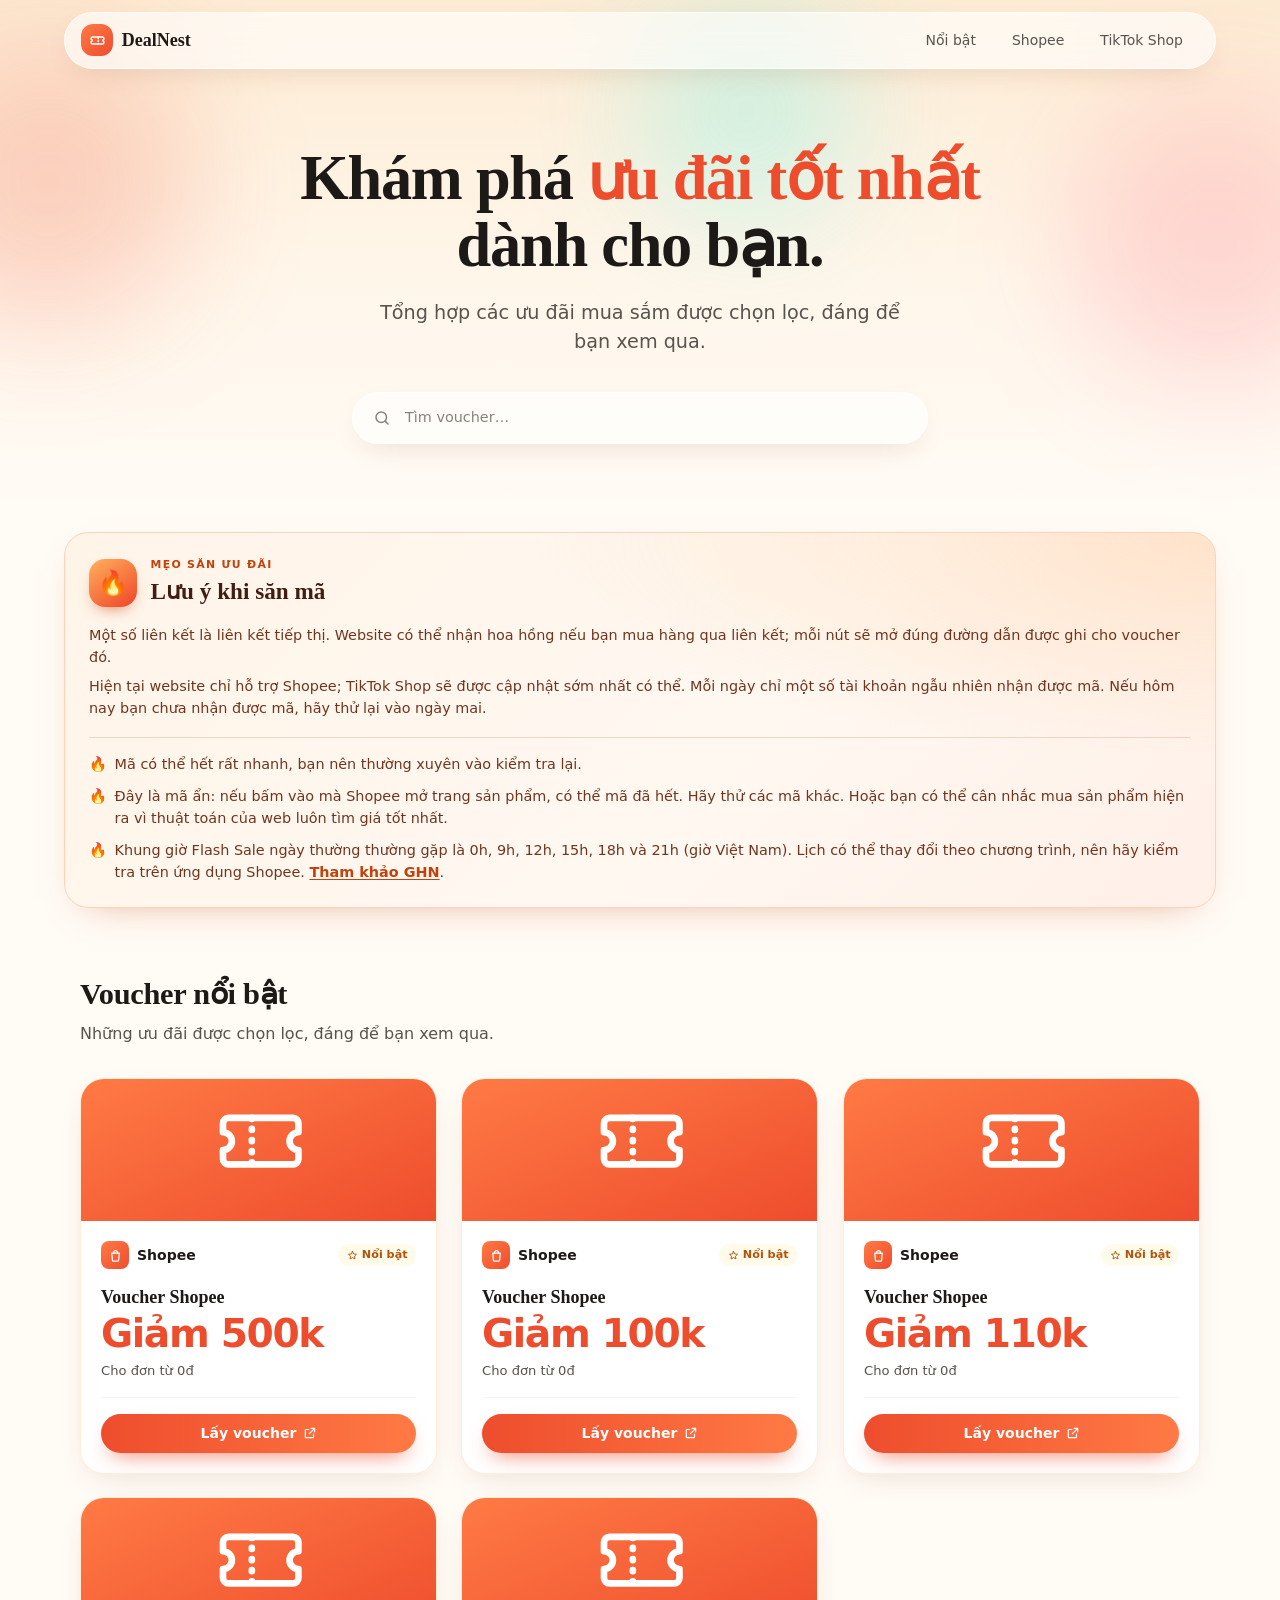
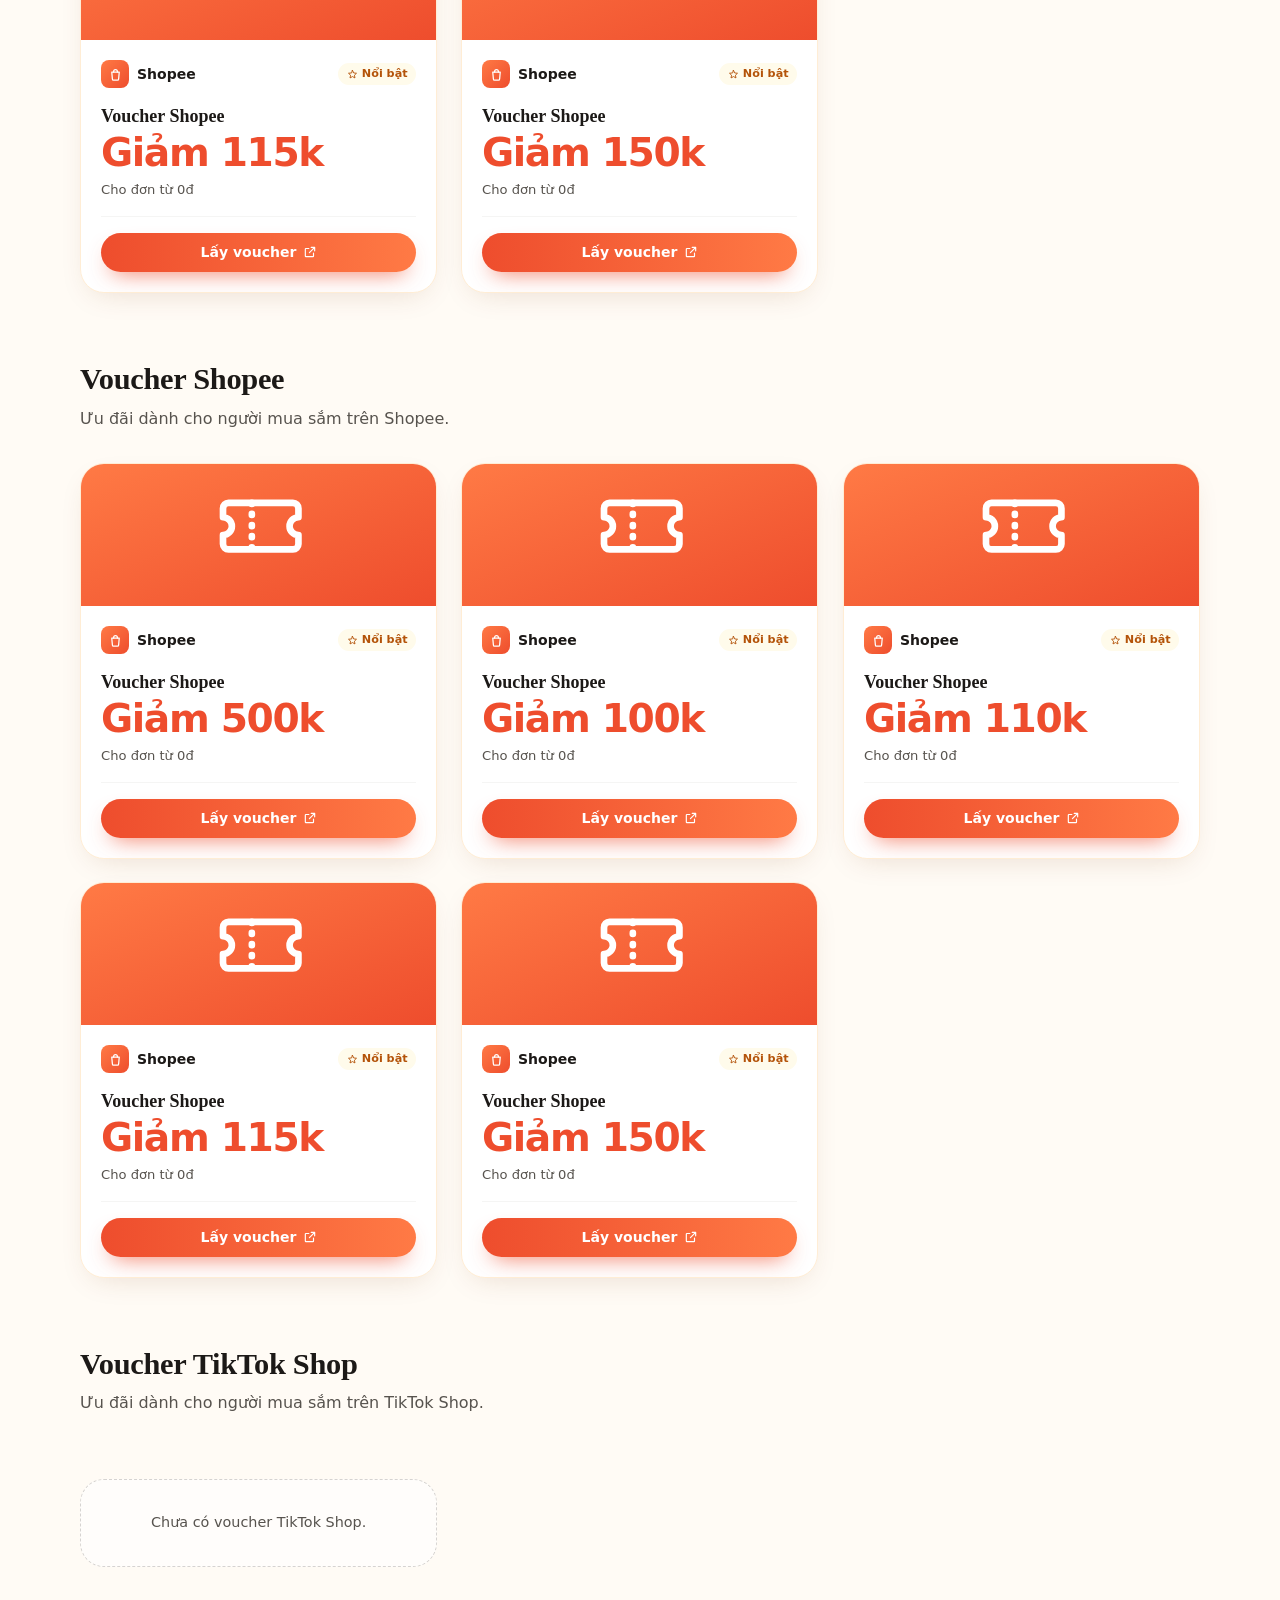
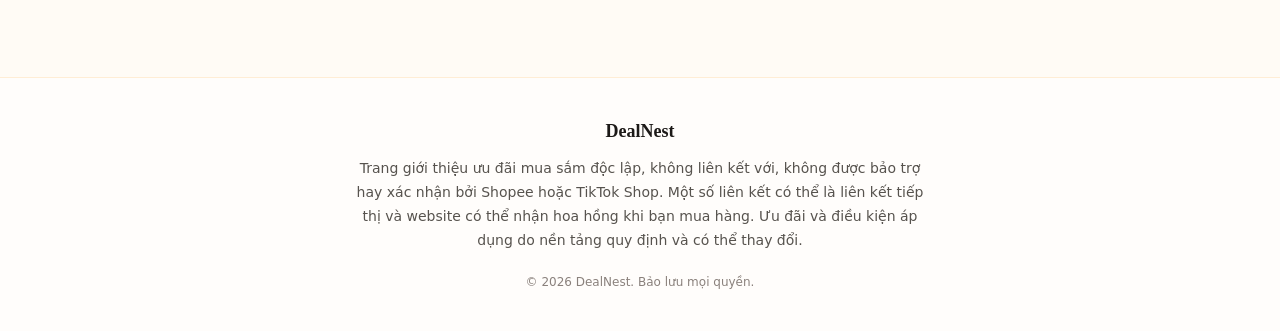
==== index.html @ ec0657a0 "Add files via upload" ====
<!doctype html>
<html lang="vi">
  <head>
    <meta charset="UTF-8" />
    <meta name="viewport" content="width=device-width, initial-scale=1.0" />
    <meta name="theme-color" content="#FFFBF5" />
    <title>DealNest — Khám phá ưu đãi tốt nhất</title>
    <meta
      name="description"
      content="Tổng hợp ưu đãi mua sắm được chọn lọc trên Shopee, đáng để bạn xem qua."
    />
    <meta property="og:type" content="website" />
    <meta property="og:title" content="DealNest — Khám phá ưu đãi tốt nhất" />
    <meta
      property="og:description"
      content="Tổng hợp ưu đãi mua sắm được chọn lọc, đáng để bạn xem qua."
    />
    <link rel="icon" type="image/svg+xml" href="favicon.svg" />
    <link rel="stylesheet" href="style.css" />
  </head>
  <body>
    <a class="skip" href="#main">Chuyển đến nội dung chính</a>

    <header class="nav-wrap">
      <nav class="nav glass" aria-label="Menu chính">
        <a href="#top" class="brand" data-scroll>
          <span class="brand-mark" aria-hidden="true">
            <svg viewBox="0 0 24 24" width="17" height="17" fill="none" stroke="currentColor" stroke-width="2" stroke-linecap="round" stroke-linejoin="round"><path d="M3 9a2 2 0 0 1 2-2h14a2 2 0 0 1 2 2v1.5a1.5 1.5 0 0 0 0 3V15a2 2 0 0 1-2 2H5a2 2 0 0 1-2-2v-1.5a1.5 1.5 0 0 0 0-3z"/><path d="M13 7v10" stroke-dasharray="2 2.5"/></svg>
          </span>
          <span id="brandName">DealNest</span>
        </a>
        <ul class="nav-links" id="navLinks">
          <li><a href="#featured" data-scroll>Nổi bật</a></li>
          <li><a href="#shopee" data-scroll>Shopee</a></li>
          <li><a href="#tiktok" data-scroll>TikTok Shop</a></li>
        </ul>
        <button class="menu-btn" id="menuBtn" type="button" aria-label="Mở menu" aria-expanded="false" aria-controls="navLinks">
          <svg viewBox="0 0 24 24" width="22" height="22" fill="none" stroke="currentColor" stroke-width="2" stroke-linecap="round"><path d="M4 7h16M4 12h16M4 17h16"/></svg>
        </button>
      </nav>
    </header>

    <section class="hero" id="top">
      <span class="blob b1" aria-hidden="true"></span>
      <span class="blob b2" aria-hidden="true"></span>
      <span class="blob b3" aria-hidden="true"></span>
      <div class="hero-inner">
        <h1>Khám phá <span class="accent">ưu đãi tốt nhất</span> dành cho bạn.</h1>
        <p class="sub">Tổng hợp các ưu đãi mua sắm được chọn lọc, đáng để bạn xem qua.</p>
        <form class="search glass" role="search" id="searchForm">
          <svg viewBox="0 0 24 24" width="18" height="18" fill="none" stroke="currentColor" stroke-width="2" stroke-linecap="round" aria-hidden="true"><circle cx="11" cy="11" r="7"/><path d="m20 20-3.5-3.5"/></svg>
          <input id="search" type="search" placeholder="Tìm voucher…" aria-label="Tìm voucher" autocomplete="off" />
          <button type="button" id="clear" class="clear" aria-label="Xóa tìm kiếm" hidden>×</button>
        </form>
      </div>
    </section>

    <main id="main">
      <aside class="tips-notice wrap" aria-labelledby="tips-title">
        <div class="tips-heading">
          <span class="tips-flame" aria-hidden="true">🔥</span>
          <div>
            <p class="tips-kicker">MẸO SĂN ƯU ĐÃI</p>
            <h2 id="tips-title">Lưu ý khi săn mã</h2>
          </div>
        </div>
        <div class="tips-copy">
          <p>
            Một số liên kết là liên kết tiếp thị. Website có thể nhận hoa hồng nếu bạn mua hàng qua
            liên kết; mỗi nút sẽ mở đúng đường dẫn được ghi cho voucher đó.
          </p>
          <p>
            Hiện tại website chỉ hỗ trợ Shopee; TikTok Shop sẽ được cập nhật sớm nhất có thể.
            Mỗi ngày chỉ một số tài khoản ngẫu nhiên nhận được mã. Nếu hôm nay bạn chưa nhận được mã,
            hãy thử lại vào ngày mai.
          </p>
        </div>
        <ul class="tips-list">
          <li>Mã có thể hết rất nhanh, bạn nên thường xuyên vào kiểm tra lại.</li>
          <li>
            Đây là mã ẩn: nếu bấm vào mà Shopee mở trang sản phẩm, có thể mã đã hết.
            Hãy thử các mã khác. Hoặc bạn có thể cân nhắc mua sản phẩm hiện ra vì thuật toán của web luôn tìm giá tốt nhất.
          </li>
          <li>
            Khung giờ Flash Sale ngày thường thường gặp là 0h, 9h, 12h, 15h, 18h và 21h
            (giờ Việt Nam). Lịch có thể thay đổi theo chương trình, nên hãy kiểm tra trên ứng dụng Shopee.
            <a href="https://ghn.vn/blogs/tip-ban-hang/cap-nhat-khung-gio-san-sale-shopee" target="_blank" rel="noopener noreferrer">Tham khảo GHN</a>.
          </li>
        </ul>
      </aside>

      <p id="empty" class="empty wrap" hidden></p>

      <section id="featured" class="section wrap" hidden>
        <div class="reveal"><h2>Voucher nổi bật</h2><p class="muted">Những ưu đãi được chọn lọc, đáng để bạn xem qua.</p></div>
        <div class="grid" id="gridFeatured"></div>
      </section>

      <section id="shopee" class="section wrap">
        <div class="reveal"><h2>Voucher Shopee</h2><p class="muted">Ưu đãi dành cho người mua sắm trên Shopee.</p></div>
        <div class="grid" id="gridShopee"></div>
      </section>

      <section id="tiktok" class="section wrap">
        <div class="reveal"><h2>Voucher TikTok Shop</h2><p class="muted">Ưu đãi dành cho người mua sắm trên TikTok Shop.</p></div>
        <div class="grid" id="gridTiktok"></div>
      </section>
    </main>

    <footer class="footer">
      <div class="wrap">
        <p class="foot-brand" id="footName">DealNest</p>
        <p class="muted small">
          Trang giới thiệu ưu đãi mua sắm độc lập, không liên kết với, không được bảo trợ hay xác nhận bởi Shopee
          hoặc TikTok Shop. Một số liên kết có thể là liên kết tiếp thị và website có thể nhận hoa hồng khi bạn mua hàng.
          Ưu đãi và điều kiện áp dụng do nền tảng quy định và có thể thay đổi.
        </p>
        <p class="tiny" id="year"></p>
      </div>
    </footer>

    <noscript><p style="text-align:center;padding:2rem">Trang này cần bật JavaScript để hiển thị voucher.</p></noscript>
    <script src="vouchers.js"></script>
    <script src="script.js"></script>
  </body>
</html>
---- style.css ----
:root {
  --cream: #fffbf5;
  --cream-100: #fff6ea;
  --cream-200: #fdebd3;
  --ink: #1c1917;
  --ink-soft: #57534e;
  --ink-mute: #8a817c;
  --shopee: #ee4d2d;
  --shopee-light: #ff7a45;
  --tt-black: #0f0f10;
  --tt-cyan: #25f4ee;
  --tt-pink: #fe2c55;
  --shadow: 0 10px 30px -12px rgba(120, 53, 15, 0.18);
  --shadow-lift: 0 24px 50px -18px rgba(120, 53, 15, 0.28);
  --serif: ui-serif, "Iowan Old Style", "Palatino Linotype", Georgia, serif;
  --sans: system-ui, -apple-system, "Segoe UI", Roboto, "Helvetica Neue", Arial, sans-serif;
}

* { box-sizing: border-box; }
html { scroll-behavior: smooth; scroll-padding-top: 5.5rem; }
body {
  margin: 0;
  background: var(--cream);
  color: var(--ink);
  font-family: var(--sans);
  line-height: 1.5;
  -webkit-font-smoothing: antialiased;
}
h1, h2, h3 { font-family: var(--serif); margin: 0; }
a { color: inherit; }
:focus-visible { outline: 2px solid var(--shopee); outline-offset: 2px; }
[hidden] { display: none !important; }

.skip { position: absolute; left: -999px; top: 0; background: #fff; padding: .5rem 1rem; z-index: 100; }
.skip:focus { left: 8px; top: 8px; }
.wrap { max-width: 72rem; margin: 0 auto; padding: 0 1rem; }
.muted { color: var(--ink-soft); margin: .25rem 0 0; }
.small { font-size: .875rem; line-height: 1.7; max-width: 36rem; margin: .75rem auto 0; }
.tiny { font-size: .75rem; color: var(--ink-mute); margin: 1.25rem 0 0; }

.glass {
  background: rgba(255, 255, 255, 0.62);
  border: 1px solid rgba(255, 255, 255, 0.75);
  box-shadow: var(--shadow);
  -webkit-backdrop-filter: blur(18px);
  backdrop-filter: blur(18px);
}

/* ---------- Navbar ---------- */
.nav-wrap { position: fixed; inset: 0 0 auto 0; z-index: 40; padding: .75rem 1rem 0; }
.nav {
  max-width: 72rem; margin: 0 auto; border-radius: 999px;
  display: flex; align-items: center; justify-content: space-between;
  padding: .55rem 1rem; position: relative;
}
.brand { display: flex; align-items: center; gap: .55rem; text-decoration: none; font-family: var(--serif); font-weight: 700; font-size: 1.125rem; }
.brand-mark { display: grid; place-items: center; width: 2rem; height: 2rem; border-radius: .75rem; color: #fff; background: linear-gradient(135deg, var(--shopee-light), var(--shopee)); }
.nav-links { display: flex; gap: .25rem; list-style: none; margin: 0; padding: 0; }
.nav-links a { display: block; padding: .5rem 1rem; border-radius: 999px; text-decoration: none; font-size: .875rem; font-weight: 500; color: var(--ink-soft); transition: background .2s, color .2s; }
.nav-links a:hover { background: #fff; color: var(--ink); }
.menu-btn { display: none; border: 0; background: transparent; width: 2.5rem; height: 2.5rem; border-radius: 50%; cursor: pointer; color: var(--ink); }
.menu-btn:hover { background: #fff; }

@media (max-width: 767px) {
  .menu-btn { display: grid; place-items: center; }
  .nav-links {
    display: none; position: absolute; left: 0; right: 0; top: calc(100% + .5rem);
    flex-direction: column; padding: .5rem; border-radius: 1.5rem;
    background: rgba(255,255,255,.92); border: 1px solid #fff; box-shadow: var(--shadow);
    -webkit-backdrop-filter: blur(18px); backdrop-filter: blur(18px);
  }
  .nav-links.open { display: flex; animation: pop .2s ease; }
  .nav-links a { padding: .8rem 1rem; border-radius: 1rem; }
}
@keyframes pop { from { opacity: 0; transform: translateY(-6px); } to { opacity: 1; transform: none; } }

/* ---------- Hero ---------- */
.hero {
  position: relative; overflow: hidden; text-align: center;
  padding: 9rem 1rem 4rem;
  background: linear-gradient(180deg, var(--cream-200), var(--cream-100) 55%, var(--cream));
}
.hero-inner { position: relative; max-width: 48rem; margin: 0 auto; animation: rise .7s cubic-bezier(.22,1,.36,1) both; }
.hero h1 { font-size: clamp(2.4rem, 7vw, 3.9rem); line-height: 1.08; letter-spacing: -.02em; font-weight: 700; }
.accent { color: var(--shopee); }
.sub { color: var(--ink-soft); font-size: clamp(1rem, 2.4vw, 1.2rem); max-width: 34rem; margin: 1.25rem auto 0; }
.search { display: flex; align-items: center; gap: .75rem; max-width: 36rem; margin: 2.25rem auto 0; padding: .8rem 1.25rem; border-radius: 999px; color: var(--ink-mute); }
.search input { flex: 1; min-width: 0; border: 0; background: transparent; font: inherit; font-size: .9rem; color: var(--ink); outline: none; }
.search input::placeholder { color: var(--ink-mute); }
.clear { border: 0; background: transparent; font-size: 1.4rem; line-height: 1; width: 1.8rem; height: 1.8rem; border-radius: 50%; cursor: pointer; color: var(--ink-mute); }
.clear:hover { background: #fff; color: var(--ink); }
.blob { position: absolute; border-radius: 50%; filter: blur(60px); pointer-events: none; animation: drift 9s ease-in-out infinite; }
.b1 { width: 18rem; height: 18rem; left: -6rem; top: 2.5rem; background: rgba(238,77,45,.2); }
.b2 { width: 18rem; height: 18rem; right: -5rem; top: 6rem; background: rgba(254,44,85,.15); animation-delay: -4s; }
.b3 { width: 14rem; height: 14rem; right: 33%; top: 0; background: rgba(37,244,238,.2); animation-delay: -2s; }
@keyframes drift { 0%,100% { transform: translateY(0); } 50% { transform: translateY(-18px); } }
@keyframes rise { from { opacity: 0; transform: translateY(20px); } to { opacity: 1; transform: none; } }

.tips-notice {
  position: relative;
  overflow: hidden;
  margin-top: 1.5rem;
  padding: 1.5rem;
  border: 1px solid #ffd1b8;
  border-radius: 1.5rem;
  background:
    radial-gradient(ellipse at 100% 0%, rgba(255, 190, 130, .32), transparent 42%),
    linear-gradient(135deg, #fff4e8, #fff8f1 58%, #fff0e8);
  box-shadow: 0 14px 36px -24px rgba(194, 65, 12, .55);
  color: #71351f;
  font-size: .9rem;
}
.tips-heading { display: flex; align-items: center; gap: .85rem; }
.tips-flame {
  display: grid;
  flex: 0 0 3rem;
  place-items: center;
  width: 3rem;
  height: 3rem;
  border-radius: 1rem;
  background: linear-gradient(145deg, #ffb15e, #f04427);
  box-shadow: 0 7px 16px -8px rgba(194, 65, 12, .8);
  font-size: 1.5rem;
}
.tips-kicker { margin: 0 0 .1rem; color: #c2410c; font-size: .68rem; font-weight: 800; letter-spacing: .12em; }
.tips-notice h2 { font-size: 1.45rem; font-weight: 700; color: #431d12; }
.tips-copy { display: grid; gap: .5rem; margin-top: 1rem; }
.tips-copy p { margin: 0; }
.tips-list { display: grid; gap: .65rem; margin: 1.1rem 0 0; padding: 1rem 0 0; border-top: 1px solid rgba(194, 65, 12, .18); list-style: none; }
.tips-list li { position: relative; padding-left: 1.6rem; }
.tips-list li::before { position: absolute; left: 0; content: "🔥"; }
.tips-notice a { color: #c2410c; font-weight: 650; text-underline-offset: 2px; }
@media (max-width: 640px) {
  .tips-notice { padding: 1.15rem; border-radius: 1.25rem; }
  .tips-notice h2 { font-size: 1.25rem; }
}

/* ---------- Sections & grid ---------- */
.section { padding-top: 4rem; }
.section h2 { font-size: 1.9rem; letter-spacing: -.01em; font-weight: 600; }
.grid { display: grid; gap: 1.5rem; margin-top: 2rem; grid-template-columns: 1fr; }
@media (min-width: 640px) { .grid { grid-template-columns: repeat(2, 1fr); } }
@media (min-width: 1024px) { .grid { grid-template-columns: repeat(3, 1fr); } }
.empty { margin-top: 3rem; padding: 2rem; text-align: center; border: 1px dashed #d6d3d1; border-radius: 1.5rem; background: rgba(255,255,255,.6); color: var(--ink-soft); font-size: .9rem; }
.section .empty { margin-top: 2rem; }

.reveal { opacity: 0; transform: translateY(24px); transition: opacity .6s cubic-bezier(.22,1,.36,1), transform .6s cubic-bezier(.22,1,.36,1); }
.reveal.in { opacity: 1; transform: none; }

/* ---------- Voucher card ---------- */
.card-slot { perspective: 900px; }
.card-slot.float .card { animation: bob 6s ease-in-out infinite; }
@keyframes bob { 0%,100% { translate: 0 0; } 50% { translate: 0 -6px; } }
.card {
  display: flex; flex-direction: column; height: 100%; overflow: hidden;
  background: #fff; border: 1px solid #f5f5f4; border-radius: 1.5rem;
  box-shadow: var(--shadow);
  transition: box-shadow .25s, transform .15s ease-out;
  transform-style: preserve-3d; will-change: transform;
}
.card.shopee { border-color: #ffedd5; }
.card:hover { box-shadow: var(--shadow-lift); }
.media { aspect-ratio: 5 / 2; background: #f5f5f4; overflow: hidden; }
.media img { display: block; width: 100%; height: 100%; object-fit: cover; }
.body { display: flex; flex-direction: column; gap: 1rem; flex: 1; padding: 1.25rem; }
.top { display: flex; align-items: center; justify-content: space-between; gap: .5rem; }
.badge { display: inline-flex; align-items: center; gap: .5rem; font-size: .875rem; font-weight: 600; }
.badge i { display: grid; place-items: center; width: 1.75rem; height: 1.75rem; border-radius: .5rem; color: #fff; font-style: normal; }
.shopee .badge i { background: linear-gradient(135deg, var(--shopee-light), var(--shopee)); }
.tiktok .badge i { background: var(--tt-black); box-shadow: -1.5px -1.5px 0 var(--tt-cyan), 1.5px 1.5px 0 var(--tt-pink); }
.tags { display: flex; flex-wrap: wrap; justify-content: flex-end; gap: .35rem; }
.tag.vip { background: linear-gradient(90deg, #7c3aed, #a855f7); color: #fff; }
.tag { display: inline-flex; align-items: center; gap: .25rem; border-radius: 999px; background: #fffbeb; color: #b45309; font-size: .7rem; font-weight: 600; padding: .15rem .55rem; }
.card h3 { font-size: 1.125rem; line-height: 1.35; font-weight: 600; }
.discount { margin: .25rem 0 0; font-size: clamp(2rem, 5vw, 2.45rem); font-weight: 850; letter-spacing: -.035em; line-height: 1.08; }
.shopee .discount { color: var(--shopee); }
.tiktok .discount { color: var(--tt-black); }
.min { margin: .35rem 0 0; font-size: .82rem; color: var(--ink-soft); }
.used { margin-top: auto; }
.used + .foot { margin-top: 0; }
.used-top { display: flex; justify-content: space-between; align-items: baseline; font-size: .75rem; color: var(--ink-soft); margin-bottom: .4rem; }
.used-top small { color: var(--ink-mute); font-size: .7rem; }
.used-top b { color: var(--ink); font-size: .8rem; }
.track { height: .5rem; border-radius: 999px; background: #f5f5f4; overflow: hidden; }
.fill { display: block; height: 100%; width: 0; border-radius: 999px; transition: width 1.2s cubic-bezier(.22,1,.36,1); }
.shopee .fill { background: linear-gradient(90deg, var(--shopee), var(--shopee-light)); }
.tiktok .fill { background: linear-gradient(90deg, var(--tt-cyan), var(--tt-pink)); }
.foot { margin-top: auto; display: flex; align-items: center; justify-content: space-between; gap: .75rem; padding-top: 1rem; border-top: 1px solid #f5f5f4; }
.foot.solo .btn { flex: 1; justify-content: center; }
.exp { display: flex; align-items: center; gap: .4rem; font-size: .75rem; color: var(--ink-soft); margin: 0; }

.btn {
  display: inline-flex; align-items: center; gap: .4rem; border: 0; cursor: pointer;
  padding: .55rem 1.1rem; border-radius: 999px; font: inherit; font-size: .875rem; font-weight: 600;
  text-decoration: none; color: #fff; white-space: nowrap;
  transition: transform .15s, filter .2s, box-shadow .2s;
}
.btn:hover { transform: scale(1.05); }
.btn:active { transform: scale(.96); }
.shopee .btn { background: linear-gradient(90deg, var(--shopee), var(--shopee-light)); box-shadow: 0 10px 22px -10px rgba(238,77,45,.8); }
.shopee .btn:hover { filter: brightness(1.06); }
.tiktok .btn { background: var(--tt-black); box-shadow: 0 10px 22px -10px rgba(15,15,16,.7); }
.tiktok .btn:hover { box-shadow: -2px -2px 0 var(--tt-cyan), 2px 2px 0 var(--tt-pink); }
.btn.off { background: #f5f5f4 !important; color: var(--ink-mute); box-shadow: none !important; cursor: not-allowed; transform: none !important; filter: none !important; }

/* ---------- Footer ---------- */
.footer { margin-top: 6rem; border-top: 1px solid #ffedd5; background: rgba(255,255,255,.6); padding: 2.5rem 0; text-align: center; }
.foot-brand { font-family: var(--serif); font-size: 1.125rem; font-weight: 700; margin: 0; }

@media (prefers-reduced-motion: reduce) {
  html { scroll-behavior: auto; }
  *, *::before, *::after { animation: none !important; transition: none !important; }
  .reveal { opacity: 1; transform: none; }
}
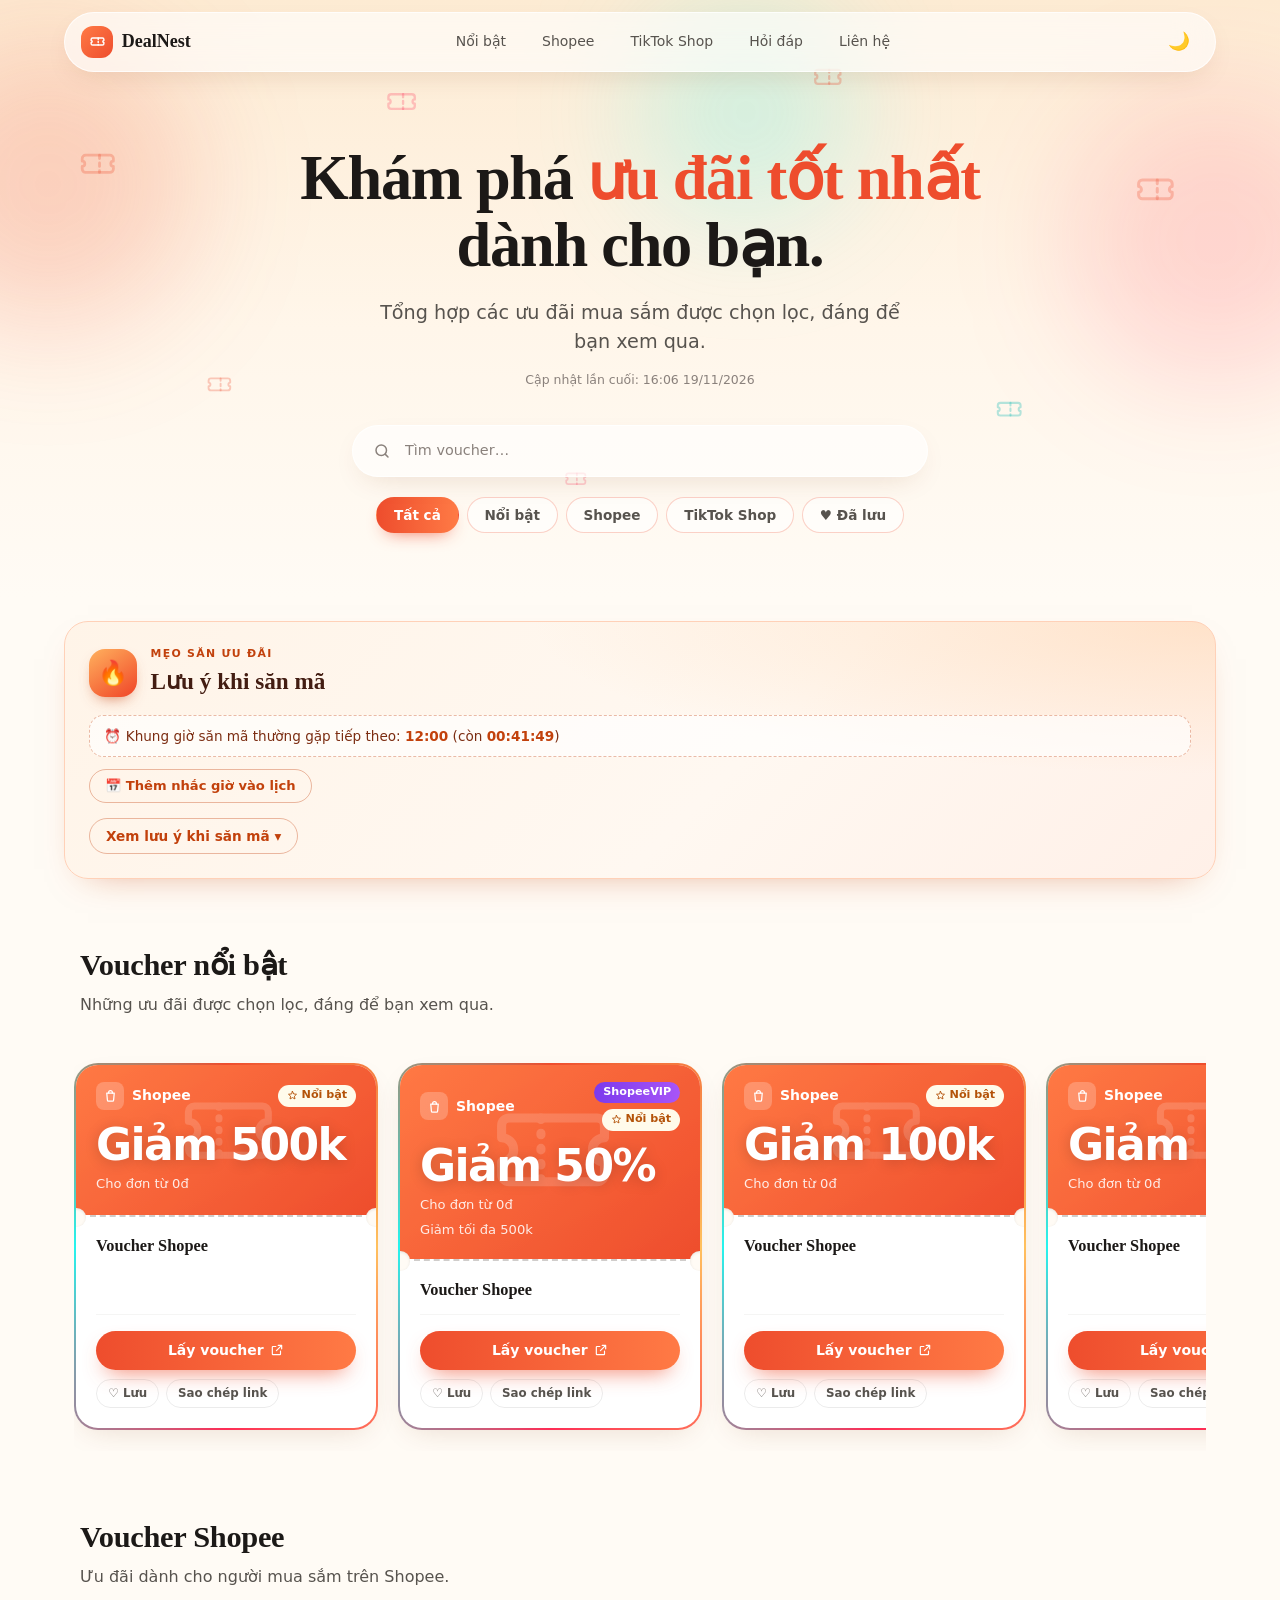
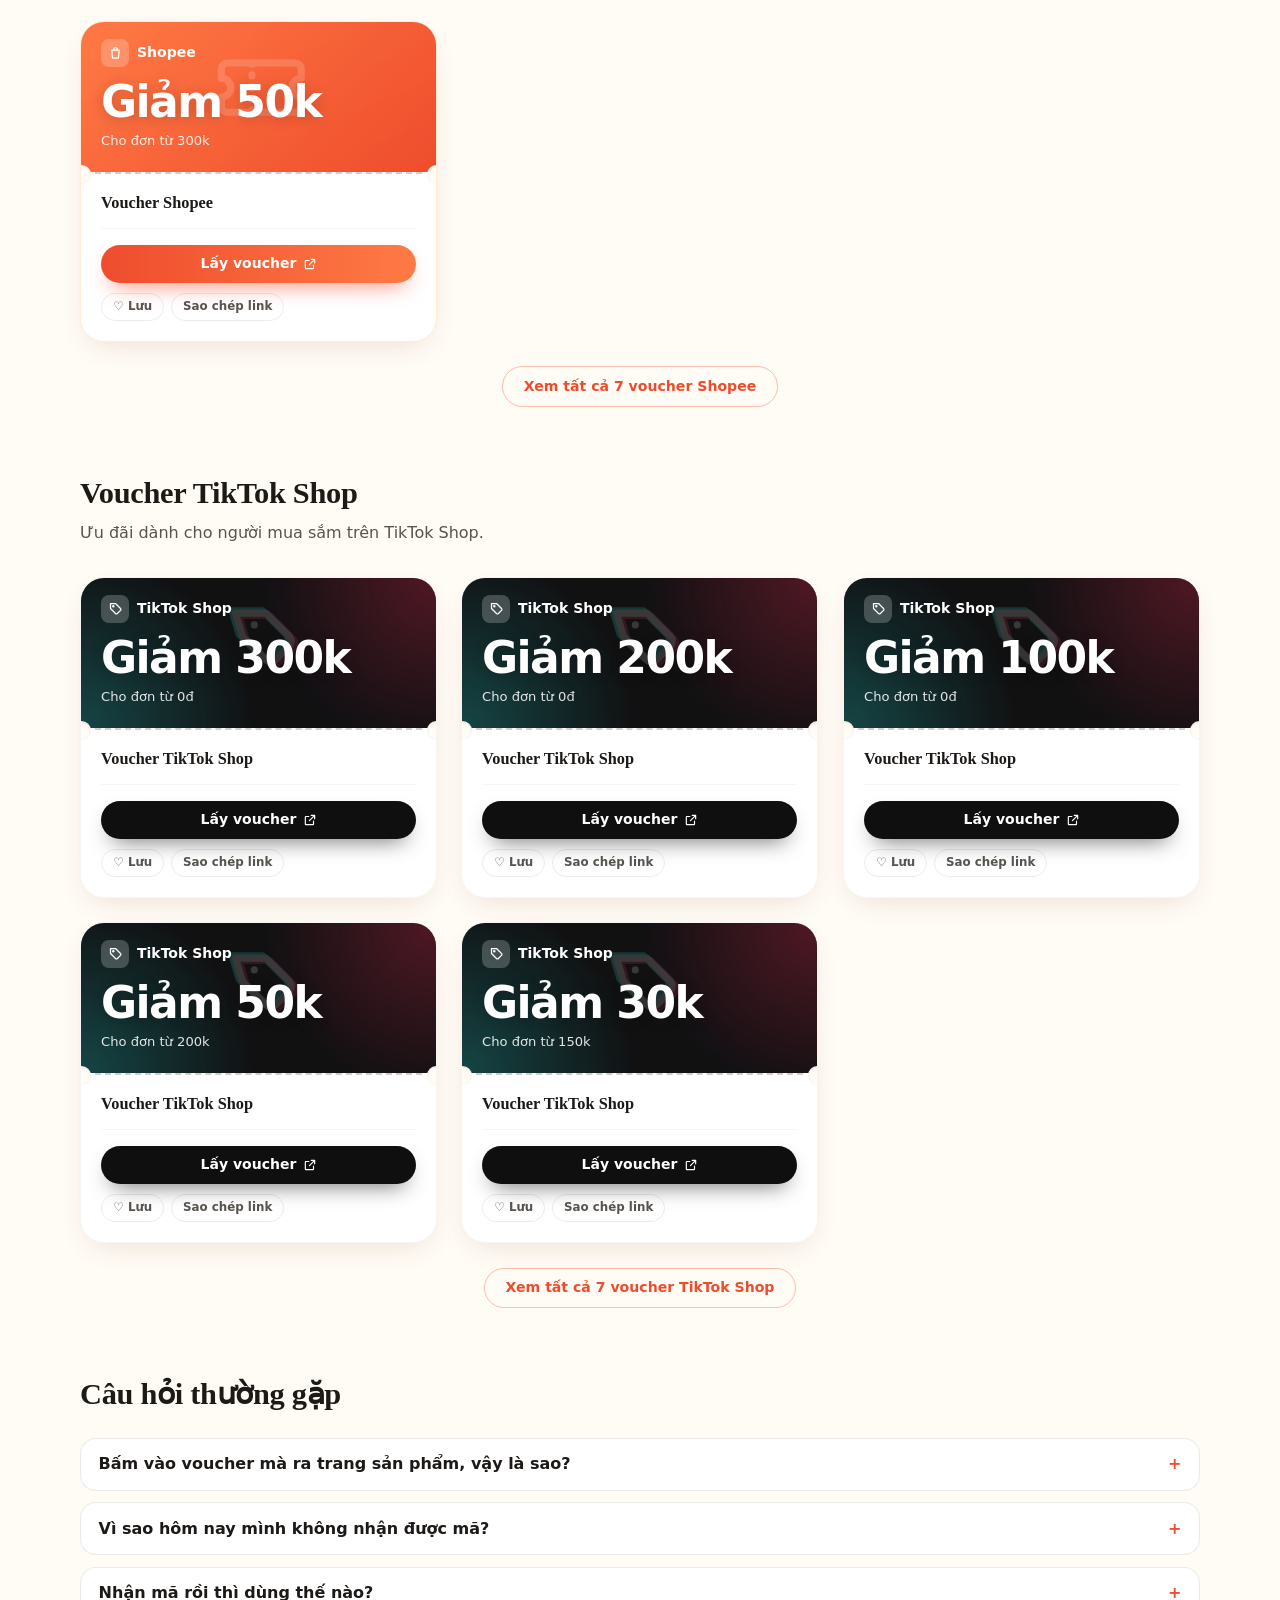
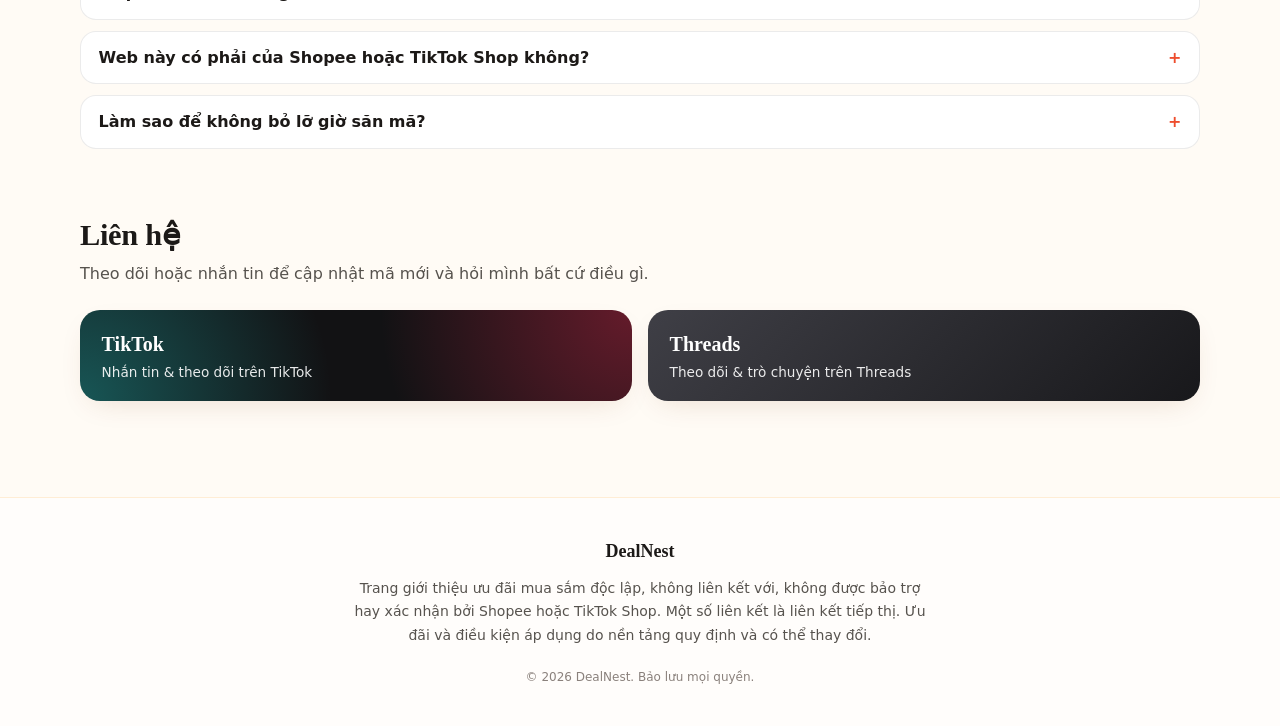
==== commit 96340886: "Add files via upload" ====
--- a/index.html
+++ b/index.html
@@ -15,8 +15,19 @@
       property="og:description"
       content="Tổng hợp ưu đãi mua sắm được chọn lọc, đáng để bạn xem qua."
     />
+    <meta property="og:image" content="https://TEN-BAN.github.io/TEN-KHO/images/og.png" />
+    <meta property="og:image:width" content="1200" />
+    <meta property="og:image:height" content="630" />
+    <meta name="twitter:card" content="summary_large_image" />
+    <meta name="twitter:image" content="https://TEN-BAN.github.io/TEN-KHO/images/og.png" />
     <link rel="icon" type="image/svg+xml" href="favicon.svg" />
+    <link rel="manifest" href="manifest.webmanifest" />
+    <link rel="apple-touch-icon" href="images/icon-180.png" />
+    <script type="application/ld+json">{"@context": "https://schema.org", "@type": "FAQPage", "mainEntity": [{"@type": "Question", "name": "Bấm vào voucher mà ra trang sản phẩm, vậy là sao?", "acceptedAnswer": {"@type": "Answer", "text": "Các mã giá trị cao thường là mã ẩn. Nếu bấm vào mà Shopee hoặc TikTok Shop mở trang sản phẩm thay vì hộp nhận mã, có thể mã đã hết. Bạn hãy thử các voucher khác và quay lại kiểm tra thường xuyên."}}, {"@type": "Question", "name": "Vì sao hôm nay mình không nhận được mã?", "acceptedAnswer": {"@type": "Answer", "text": "Mỗi ngày chỉ một số tài khoản ngẫu nhiên nhận được mã, và khung giờ cũng khác nhau giữa các tài khoản. Hãy kiên nhẫn thử lại vào các khung giờ thường gặp (0h, 9h, 12h, 15h, 18h, 21h theo giờ Việt Nam) hoặc vào ngày hôm sau."}}, {"@type": "Question", "name": "Nhận mã rồi thì dùng thế nào?", "acceptedAnswer": {"@type": "Answer", "text": "Sau khi lưu mã vào ví voucher trên ứng dụng, bạn thêm sản phẩm vào giỏ hàng, vào bước thanh toán và chọn voucher đã lưu. Hãy xem kỹ điều kiện như đơn tối thiểu và mức giảm tối đa của từng mã."}}, {"@type": "Question", "name": "Web này có phải của Shopee hoặc TikTok Shop không?", "acceptedAnswer": {"@type": "Answer", "text": "Không. Đây là trang độc lập, không liên kết với và không được bảo trợ hay xác nhận bởi Shopee hoặc TikTok Shop. Ưu đãi và điều kiện áp dụng do nền tảng quy định và có thể thay đổi."}}, {"@type": "Question", "name": "Làm sao để không bỏ lỡ giờ săn mã?", "acceptedAnswer": {"@type": "Answer", "text": "Bạn có thể bấm “Thêm nhắc giờ vào lịch” ở phần lưu ý để lịch trên điện thoại hoặc máy tính nhắc trước mỗi khung giờ 5 phút, hoặc cài web này lên màn hình chính để mở nhanh."}}]}</script>
+
     <link rel="stylesheet" href="style.css" />
+    <link rel="stylesheet" href="extras.css" />
+    <script src="theme.js"></script>
   </head>
   <body>
     <a class="skip" href="#main">Chuyển đến nội dung chính</a>
@@ -33,7 +44,11 @@
           <li><a href="#featured" data-scroll>Nổi bật</a></li>
           <li><a href="#shopee" data-scroll>Shopee</a></li>
           <li><a href="#tiktok" data-scroll>TikTok Shop</a></li>
+          <li><a href="#faq" data-scroll>Hỏi đáp</a></li>
+          <li><a href="#contact" data-scroll>Liên hệ</a></li>
         </ul>
+        <button class="install-btn" id="installBtn" type="button" hidden>📲 Cài web</button>
+        <button class="theme-btn" id="themeBtn" type="button" aria-label="Chuyển giao diện sáng/tối"><span aria-hidden="true"></span></button>
         <button class="menu-btn" id="menuBtn" type="button" aria-label="Mở menu" aria-expanded="false" aria-controls="navLinks">
           <svg viewBox="0 0 24 24" width="22" height="22" fill="none" stroke="currentColor" stroke-width="2" stroke-linecap="round"><path d="M4 7h16M4 12h16M4 17h16"/></svg>
         </button>
@@ -45,13 +60,23 @@
       <span class="blob b2" aria-hidden="true"></span>
       <span class="blob b3" aria-hidden="true"></span>
       <div class="hero-inner">
+        <p class="golden-pill" id="goldenPill" hidden><i aria-hidden="true"></i>Đang trong khung giờ săn mã thường gặp</p>
+        <p class="promo" id="promo" hidden></p>
         <h1>Khám phá <span class="accent">ưu đãi tốt nhất</span> dành cho bạn.</h1>
         <p class="sub">Tổng hợp các ưu đãi mua sắm được chọn lọc, đáng để bạn xem qua.</p>
+        <p class="updated" id="updatedAt" hidden></p>
         <form class="search glass" role="search" id="searchForm">
           <svg viewBox="0 0 24 24" width="18" height="18" fill="none" stroke="currentColor" stroke-width="2" stroke-linecap="round" aria-hidden="true"><circle cx="11" cy="11" r="7"/><path d="m20 20-3.5-3.5"/></svg>
           <input id="search" type="search" placeholder="Tìm voucher…" aria-label="Tìm voucher" autocomplete="off" />
           <button type="button" id="clear" class="clear" aria-label="Xóa tìm kiếm" hidden>×</button>
         </form>
+        <div class="tabs" id="tabs" role="group" aria-label="Lọc voucher">
+          <button type="button" class="tab on" data-tab="all" aria-pressed="true">Tất cả</button>
+          <button type="button" class="tab" data-tab="featured" aria-pressed="false">Nổi bật</button>
+          <button type="button" class="tab" data-tab="shopee" aria-pressed="false">Shopee</button>
+          <button type="button" class="tab" data-tab="tiktok" aria-pressed="false">TikTok Shop</button>
+          <button type="button" class="tab" data-tab="saved" aria-pressed="false">♥ Đã lưu <span id="savedCount"></span></button>
+        </div>
       </div>
     </section>
 
@@ -64,22 +89,22 @@
             <h2 id="tips-title">Lưu ý khi săn mã</h2>
           </div>
         </div>
-        <div class="tips-copy">
+        <p class="slot-bar" id="slotBar" hidden></p>
+        <button type="button" class="ics-btn" id="icsBtn">📅 Thêm nhắc giờ vào lịch</button>
+        <details class="tips-more">
+          <summary>Xem lưu ý khi săn mã</summary>
+          <div class="tips-copy">
           <p>
-            Một số liên kết là liên kết tiếp thị. Website có thể nhận hoa hồng nếu bạn mua hàng qua
-            liên kết; mỗi nút sẽ mở đúng đường dẫn được ghi cho voucher đó.
-          </p>
-          <p>
-            Hiện tại website chỉ hỗ trợ Shopee; TikTok Shop sẽ được cập nhật sớm nhất có thể.
+            Website có voucher Shopee và TikTok Shop.
             Mỗi ngày chỉ một số tài khoản ngẫu nhiên nhận được mã. Nếu hôm nay bạn chưa nhận được mã,
             hãy thử lại vào ngày mai.
           </p>
-        </div>
-        <ul class="tips-list">
-          <li>Mã có thể hết rất nhanh, bạn nên thường xuyên vào kiểm tra lại.</li>
+          </div>
+          <ul class="tips-list">
+          <li>Các bạn hết sức lưu ý nhé, mã thường hết rất nhanh. Các bạn nên thường xuyên vào kiểm tra bằng cách click vào các voucher.</li>
           <li>
-            Đây là mã ẩn: nếu bấm vào mà Shopee mở trang sản phẩm, có thể mã đã hết.
-            Hãy thử các mã khác. Hoặc bạn có thể cân nhắc mua sản phẩm hiện ra vì thuật toán của web luôn tìm giá tốt nhất.
+            Các mã giá trị cao thường là các mã ẩn: nếu bấm vào mà mở trang sản phẩm, có thể mã đã hết.
+            Hãy thử các mã khác, hoặc bạn có thể cân nhắc mua sản phẩm hiện ra nếu thấy phù hợp.
           </li>
           <li>
             Khung giờ Flash Sale ngày thường thường gặp là 0h, 9h, 12h, 15h, 18h và 21h
@@ -87,6 +112,7 @@
             <a href="https://ghn.vn/blogs/tip-ban-hang/cap-nhat-khung-gio-san-sale-shopee" target="_blank" rel="noopener noreferrer">Tham khảo GHN</a>.
           </li>
         </ul>
+        </details>
       </aside>
 
       <p id="empty" class="empty wrap" hidden></p>
@@ -105,6 +131,26 @@
         <div class="reveal"><h2>Voucher TikTok Shop</h2><p class="muted">Ưu đãi dành cho người mua sắm trên TikTok Shop.</p></div>
         <div class="grid" id="gridTiktok"></div>
       </section>
+      <section id="saved" class="section wrap" hidden>
+        <div class="reveal"><h2>Voucher đã lưu</h2><p class="muted">Danh sách bạn đã lưu, nằm ngay trên máy của bạn.</p></div>
+        <div class="grid" id="gridSaved"></div>
+      </section>
+
+      <section id="faq" class="section wrap">
+        <div class="reveal"><h2>Câu hỏi thường gặp</h2></div>
+        <div class="faq-list">
+          <details class="faq-item"><summary>Bấm vào voucher mà ra trang sản phẩm, vậy là sao?</summary><p>Các mã giá trị cao thường là mã ẩn. Nếu bấm vào mà Shopee hoặc TikTok Shop mở trang sản phẩm thay vì hộp nhận mã, có thể mã đã hết. Bạn hãy thử các voucher khác và quay lại kiểm tra thường xuyên.</p></details>
+          <details class="faq-item"><summary>Vì sao hôm nay mình không nhận được mã?</summary><p>Mỗi ngày chỉ một số tài khoản ngẫu nhiên nhận được mã, và khung giờ cũng khác nhau giữa các tài khoản. Hãy kiên nhẫn thử lại vào các khung giờ thường gặp (0h, 9h, 12h, 15h, 18h, 21h theo giờ Việt Nam) hoặc vào ngày hôm sau.</p></details>
+          <details class="faq-item"><summary>Nhận mã rồi thì dùng thế nào?</summary><p>Sau khi lưu mã vào ví voucher trên ứng dụng, bạn thêm sản phẩm vào giỏ hàng, vào bước thanh toán và chọn voucher đã lưu. Hãy xem kỹ điều kiện như đơn tối thiểu và mức giảm tối đa của từng mã.</p></details>
+          <details class="faq-item"><summary>Web này có phải của Shopee hoặc TikTok Shop không?</summary><p>Không. Đây là trang độc lập, không liên kết với và không được bảo trợ hay xác nhận bởi Shopee hoặc TikTok Shop. Ưu đãi và điều kiện áp dụng do nền tảng quy định và có thể thay đổi.</p></details>
+          <details class="faq-item"><summary>Làm sao để không bỏ lỡ giờ săn mã?</summary><p>Bạn có thể bấm “Thêm nhắc giờ vào lịch” ở phần lưu ý để lịch trên điện thoại hoặc máy tính nhắc trước mỗi khung giờ 5 phút, hoặc cài web này lên màn hình chính để mở nhanh.</p></details>
+        </div>
+      </section>
+
+      <section id="contact" class="section wrap" hidden>
+        <div class="reveal"><h2>Liên hệ</h2><p class="muted">Theo dõi hoặc nhắn tin để cập nhật mã mới và hỏi mình bất cứ điều gì.</p></div>
+        <div class="contact-row" id="contactRow"></div>
+      </section>
     </main>
 
     <footer class="footer">
@@ -112,15 +158,26 @@
         <p class="foot-brand" id="footName">DealNest</p>
         <p class="muted small">
           Trang giới thiệu ưu đãi mua sắm độc lập, không liên kết với, không được bảo trợ hay xác nhận bởi Shopee
-          hoặc TikTok Shop. Một số liên kết có thể là liên kết tiếp thị và website có thể nhận hoa hồng khi bạn mua hàng.
-          Ưu đãi và điều kiện áp dụng do nền tảng quy định và có thể thay đổi.
+          hoặc TikTok Shop. Một số liên kết là liên kết tiếp thị. Ưu đãi và điều kiện áp dụng do nền tảng quy định
+          và có thể thay đổi.
         </p>
+        <p class="muted small" id="analyticsNote" hidden>
+          Trang dùng GoatCounter để đếm lượt xem và lượt bấm một cách ẩn danh, không dùng cookie và không lưu thông tin cá nhân.
+        </p>
+        <p class="muted small" id="iosHint" hidden>Trên iPhone: bấm nút Chia sẻ rồi chọn “Thêm vào Màn hình chính” để cài web.</p>
         <p class="tiny" id="year"></p>
       </div>
     </footer>
 
+    <button type="button" class="mini-clock" id="miniClock" hidden aria-expanded="true" aria-label="Đồng hồ săn sale (bấm để thu nhỏ hoặc mở rộng)">
+      <span class="mc-icon" aria-hidden="true">⏰</span>
+      <span class="mc-text"><b class="mc-time"></b><span class="mc-label"></span></span>
+    </button>
+    <div class="toast" id="toast" role="status" aria-live="polite" hidden></div>
     <noscript><p style="text-align:center;padding:2rem">Trang này cần bật JavaScript để hiển thị voucher.</p></noscript>
     <script src="vouchers.js"></script>
+    <script src="vouchers-data.js"></script>
     <script src="script.js"></script>
+    <script src="extras.js"></script>
   </body>
 </html>
--- a/extras.css
+++ b/extras.css
@@ -0,0 +1,189 @@
+/* Bổ sung giao diện: tab, banner, hiệu ứng thẻ, nút phụ, giao diện tối. Nạp sau style.css. */
+
+/* ---------- Nút đổi giao diện ---------- */
+.theme-btn { border: 0; background: transparent; width: 2.5rem; height: 2.5rem; border-radius: 50%; cursor: pointer; display: grid; place-items: center; font-size: 1.1rem; color: var(--ink); margin-left: auto; margin-right: .25rem; }
+.theme-btn:hover { background: rgba(255,255,255,.8); }
+@media (min-width: 768px) { .theme-btn { margin-left: .5rem; margin-right: 0; } }
+
+/* ---------- Banner dịp lễ, cập nhật lần cuối, tab ---------- */
+.promo { margin: 0 auto 1.25rem; display: inline-block; max-width: 100%; border-radius: 999px; padding: .45rem 1.1rem; font-size: .85rem; font-weight: 650; color: #fff; background: linear-gradient(90deg, var(--shopee), #ff7a45 50%, var(--tt-pink)); background-size: 200% 100%; animation: sheen 6s linear infinite; box-shadow: 0 10px 24px -12px rgba(238,77,45,.8); }
+.promo a { color: inherit; text-decoration: underline; text-underline-offset: 3px; }
+@keyframes sheen { to { background-position: -200% 0; } }
+.updated { margin: .9rem 0 0; font-size: .78rem; color: var(--ink-mute); }
+.tabs { display: flex; flex-wrap: wrap; justify-content: center; gap: .5rem; margin-top: 1.25rem; }
+.tab { border: 1px solid rgba(238,77,45,.25); background: rgba(255,255,255,.6); color: var(--ink-soft); font: inherit; font-size: .85rem; font-weight: 600; padding: .45rem 1.05rem; border-radius: 999px; cursor: pointer; transition: background .2s, color .2s, transform .15s; }
+.tab:hover { transform: translateY(-1px); background: #fff; }
+.tab.on { color: #fff; border-color: transparent; background: linear-gradient(90deg, var(--shopee), var(--shopee-light)); box-shadow: 0 8px 18px -10px rgba(238,77,45,.9); }
+
+/* ---------- Đếm ngược khung giờ ---------- */
+.slot-bar { margin: 1rem 0 0; padding: .6rem .9rem; border-radius: .9rem; background: rgba(255,255,255,.65); border: 1px dashed rgba(194,65,12,.35); color: #7c2d12; font-size: .85rem; }
+.slot-bar b { font-variant-numeric: tabular-nums; color: #c2410c; }
+
+/* ---------- Vé bay ở nền ---------- */
+.ticket { position: absolute; color: rgba(238,77,45,.28); pointer-events: none; animation: tfloat 11s ease-in-out infinite; }
+.t1 { width: 2.6rem; left: 6%; top: 24%; }
+.t2 { width: 1.8rem; left: 16%; top: 62%; animation-delay: -3s; }
+.t3 { width: 2.2rem; left: 30%; top: 14%; animation-delay: -6s; color: rgba(254,44,85,.25); }
+.t4 { width: 2.8rem; right: 8%; top: 28%; animation-delay: -2s; }
+.t5 { width: 1.9rem; right: 20%; top: 66%; animation-delay: -8s; color: rgba(37,190,184,.35); }
+.t6 { width: 2.1rem; right: 34%; top: 10%; animation-delay: -5s; }
+.t7 { width: 1.6rem; left: 44%; top: 78%; animation-delay: -9s; color: rgba(254,44,85,.22); }
+@keyframes tfloat { 0%,100% { transform: translateY(0) rotate(-10deg); } 50% { transform: translateY(-22px) rotate(10deg); } }
+
+/* ---------- Hiệu ứng thẻ voucher ---------- */
+@property --ang { syntax: "<angle>"; initial-value: 0deg; inherits: false; }
+.card { position: relative; }
+.card::after { content: ""; position: absolute; inset: 0; pointer-events: none; background: linear-gradient(105deg, transparent 38%, rgba(255,255,255,.4) 50%, transparent 62%); transform: translateX(-130%); }
+.card:hover::after { transform: translateX(130%); transition: transform .9s ease; }
+.card.hot { border: 2px solid transparent; background: linear-gradient(#fff, #fff) padding-box, conic-gradient(from var(--ang), #ee4d2d, #ffc15e, #fe2c55, #25f4ee, #ee4d2d) border-box; }
+.card-slot.float .card.hot { animation: bob 6s ease-in-out infinite, spin 5s linear infinite; }
+@keyframes spin { to { --ang: 360deg; } }
+@keyframes nudge { 0%,100% { scale: 1; } 50% { scale: 1.06; } }
+.card.hot .btn:not(.off) { animation: nudge 2.4s ease-in-out infinite; }
+.tag.new { background: linear-gradient(90deg, #16a34a, #22c55e); color: #fff; }
+
+/* ---------- Nút phụ trên thẻ ---------- */
+.tools { display: flex; flex-wrap: wrap; gap: .4rem; margin-top: -.25rem; }
+.tool { display: inline-flex; align-items: center; gap: .3rem; border: 1px solid rgba(0,0,0,.08); background: transparent; color: var(--ink-soft); font: inherit; font-size: .74rem; font-weight: 600; padding: .28rem .7rem; border-radius: 999px; cursor: pointer; text-decoration: none; transition: background .2s, color .2s; }
+.tool:hover { background: rgba(238,77,45,.08); color: var(--shopee); }
+.toast { position: fixed; left: 50%; bottom: 1.5rem; transform: translateX(-50%); z-index: 60; background: #1c1917; color: #fff; padding: .6rem 1.1rem; border-radius: 999px; font-size: .85rem; box-shadow: 0 14px 30px -12px rgba(0,0,0,.5); animation: pop .2s ease; }
+
+@media (prefers-reduced-motion: reduce) {
+  .ticket { display: none; }
+  .card::after { display: none; }
+}
+
+/* ---------- Giao diện tối ---------- */
+[data-theme="dark"] { color-scheme: dark; --cream: #14110f; --cream-100: #1a1512; --cream-200: #2a1b13; --ink: #f6efe8; --ink-soft: #cbc0b7; --ink-mute: #9b8f86; --shadow: 0 10px 30px -12px rgba(0,0,0,.7); --shadow-lift: 0 24px 50px -18px rgba(0,0,0,.8); }
+[data-theme="dark"] .glass { background: rgba(38,30,25,.72); border-color: rgba(255,255,255,.09); }
+[data-theme="dark"] .nav-links a:hover, [data-theme="dark"] .menu-btn:hover, [data-theme="dark"] .clear:hover, [data-theme="dark"] .theme-btn:hover { background: rgba(255,255,255,.1); color: var(--ink); }
+@media (max-width: 767px) { [data-theme="dark"] .nav-links { background: rgba(32,26,22,.97); border-color: rgba(255,255,255,.1); } }
+[data-theme="dark"] .skip { background: #2a221d; color: var(--ink); }
+[data-theme="dark"] .card { background: #211b17; border-color: #34291f; }
+[data-theme="dark"] .card.hot { background: linear-gradient(#211b17, #211b17) padding-box, conic-gradient(from var(--ang), #ee4d2d, #ffc15e, #fe2c55, #25f4ee, #ee4d2d) border-box; }
+[data-theme="dark"] .card.shopee { border-color: #4a2a1b; }
+[data-theme="dark"] .card.hot.shopee, [data-theme="dark"] .card.hot.tiktok { border-color: transparent; }
+[data-theme="dark"] .media { background: #2a221d; }
+[data-theme="dark"] .foot { border-top-color: #34291f; }
+[data-theme="dark"] .track { background: #34291f; }
+[data-theme="dark"] .tag { background: #3a2a14; color: #fbbf24; }
+[data-theme="dark"] .tag.vip { background: linear-gradient(90deg, #7c3aed, #a855f7); color: #fff; }
+[data-theme="dark"] .tag.new { background: linear-gradient(90deg, #16a34a, #22c55e); color: #fff; }
+[data-theme="dark"] .tiktok .discount { color: #fff; }
+[data-theme="dark"] .tiktok .btn { box-shadow: -1.5px -1.5px 0 var(--tt-cyan), 1.5px 1.5px 0 var(--tt-pink); }
+[data-theme="dark"] .btn.off { background: #34291f !important; }
+[data-theme="dark"] .empty { background: rgba(255,255,255,.04); border-color: #4a3f37; }
+[data-theme="dark"] .footer { background: rgba(255,255,255,.03); border-top-color: #3a2a20; }
+[data-theme="dark"] .tab { background: rgba(255,255,255,.06); border-color: rgba(255,255,255,.14); color: var(--ink-soft); }
+[data-theme="dark"] .tab:hover { background: rgba(255,255,255,.12); }
+[data-theme="dark"] .tab.on { color: #fff; border-color: transparent; background: linear-gradient(90deg, var(--shopee), var(--shopee-light)); }
+[data-theme="dark"] .tool { border-color: rgba(255,255,255,.14); }
+[data-theme="dark"] .tool:hover { background: rgba(255,122,69,.15); color: #ff9a6e; }
+[data-theme="dark"] .toast { background: #f6efe8; color: #1c1917; }
+[data-theme="dark"] .tips-notice { border-color: #5a3320; background: radial-gradient(ellipse at 100% 0%, rgba(255,150,80,.14), transparent 45%), linear-gradient(135deg, #2b1c14, #261a14 58%, #2d1b14); color: #f1d9cb; box-shadow: 0 14px 36px -24px rgba(0,0,0,.8); }
+[data-theme="dark"] .tips-notice h2 { color: #ffe9dd; }
+[data-theme="dark"] .tips-kicker, [data-theme="dark"] .tips-notice a { color: #ff9a6e; }
+[data-theme="dark"] .tips-list { border-top-color: rgba(255,150,100,.22); }
+[data-theme="dark"] .slot-bar { background: rgba(255,255,255,.06); border-color: rgba(255,150,100,.4); color: #f1d9cb; }
+[data-theme="dark"] .slot-bar b { color: #ffb08a; }
+[data-theme="dark"] .ticket { color: rgba(255,140,100,.3); }
+[data-theme="dark"] .blob { opacity: .55; }
+
+/* ---------- Thẻ kiểu vé ---------- */
+.stub { position: relative; display: flex; flex-direction: column; gap: .15rem; padding: 1.05rem 1.25rem 1.2rem; color: #fff; overflow: hidden; }
+.shopee .stub { background: linear-gradient(135deg, #ff7a45, #ee4d2d); }
+.tiktok .stub { background: radial-gradient(circle at 0% 100%, rgba(37,244,238,.28), transparent 45%), radial-gradient(circle at 100% 0%, rgba(254,44,85,.32), transparent 45%), #121214; }
+.stub-img { position: absolute; inset: 0; width: 100%; height: 100%; object-fit: cover; opacity: .16; pointer-events: none; }
+.stub > :not(.stub-img) { position: relative; }
+.stub .top { margin-bottom: .55rem; }
+.stub .badge { color: #fff; }
+.stub .badge i { background: rgba(255,255,255,.22) !important; box-shadow: none !important; }
+.stub .discount { color: #fff; margin: 0; font-size: clamp(2.2rem, 5vw, 2.75rem); text-shadow: 0 2px 14px rgba(0,0,0,.18); }
+.stub .min { color: rgba(255,255,255,.88); margin: .2rem 0 0; }
+.perf { position: relative; height: 0; margin: 0 .9rem; border-top: 2px dashed rgba(120,113,108,.35); }
+.perf::before, .perf::after { content: ""; position: absolute; top: -.6rem; width: 1.2rem; height: 1.2rem; border-radius: 50%; background: var(--cream); box-shadow: inset 0 1px 3px rgba(0,0,0,.1); }
+.perf::before { left: -1.5rem; }
+.perf::after { right: -1.5rem; }
+.card .body { gap: .85rem; padding: 1.1rem 1.25rem 1.25rem; }
+.card .body h3 { font-size: 1.02rem; }
+.card.hot .stub { border-radius: 0; }
+
+/* ---------- Mục Nổi bật: dải cuộn ngang ---------- */
+#gridFeatured { display: flex; gap: 1.25rem; overflow-x: auto; scroll-snap-type: x proximity; padding: .9rem .4rem 1.3rem; margin-inline: -.4rem; scrollbar-width: thin; -webkit-overflow-scrolling: touch; }
+#gridFeatured .card-slot { flex: 0 0 min(19rem, 80vw); scroll-snap-align: start; }
+.see-all { display: block; margin: 1.5rem auto 0; border: 1px solid rgba(238,77,45,.35); background: transparent; color: var(--shopee); font: inherit; font-size: .88rem; font-weight: 650; padding: .55rem 1.3rem; border-radius: 999px; cursor: pointer; transition: background .2s; }
+.see-all:hover { background: rgba(238,77,45,.1); }
+
+/* ---------- Hộp lưu ý gập gọn ---------- */
+.tips-more { margin-top: .9rem; }
+.tips-more summary { display: inline-block; cursor: pointer; list-style: none; padding: .45rem 1rem; border: 1px solid rgba(194,65,12,.35); border-radius: 999px; color: #c2410c; font-weight: 700; font-size: .85rem; }
+.tips-more summary::-webkit-details-marker { display: none; }
+.tips-more summary::after { content: " ▾"; }
+.tips-more[open] summary::after { content: " ▴"; }
+.tips-more[open] > .tips-copy { margin-top: 1rem; }
+[data-theme="dark"] .tips-more summary { color: #ff9a6e; border-color: rgba(255,150,100,.4); }
+[data-theme="dark"] .perf { border-top-color: rgba(255,255,255,.16); }
+[data-theme="dark"] .perf::before, [data-theme="dark"] .perf::after { box-shadow: none; }
+[data-theme="dark"] .see-all { color: #ff9a6e; border-color: rgba(255,150,100,.4); }
+
+/* ---------- Tinh chỉnh ---------- */
+.stub { min-height: 9.4rem; }
+.ticket { z-index: 0; }
+.hero-inner { z-index: 1; }
+
+/* ---------- Mục Liên hệ ---------- */
+.contact-row { display: grid; gap: 1rem; margin-top: 1.5rem; grid-template-columns: 1fr; }
+@media (min-width: 640px) { .contact-row { grid-template-columns: repeat(2, 1fr); } }
+.contact-btn { display: flex; flex-direction: column; gap: .2rem; padding: 1.15rem 1.35rem; border-radius: 1.25rem; text-decoration: none; color: #fff; box-shadow: var(--shadow); transition: transform .15s, box-shadow .2s; }
+.contact-btn:hover { transform: translateY(-3px); box-shadow: var(--shadow-lift); }
+.contact-btn b { font-family: var(--serif); font-size: 1.25rem; }
+.contact-btn span { font-size: .85rem; opacity: .9; }
+.contact-btn.tiktok { background: radial-gradient(circle at 0% 100%, rgba(37,244,238,.3), transparent 45%), radial-gradient(circle at 100% 0%, rgba(254,44,85,.35), transparent 45%), #121214; }
+.contact-btn.threads { background: linear-gradient(135deg, #3f3f46, #18181b); }
+
+/* ---------- Chế độ "giờ vàng" (30 phút đầu mỗi khung giờ săn mã) ---------- */
+.golden-pill { display: inline-flex; align-items: center; gap: .55rem; margin: 0 auto 1rem; padding: .45rem 1.1rem; border-radius: 999px; font-size: .85rem; font-weight: 700; color: #422006; background: linear-gradient(90deg, #fde68a, #fbbf24, #fde68a); background-size: 200% 100%; animation: sheen 3s linear infinite; box-shadow: 0 10px 26px -10px rgba(245,158,11,.9); }
+.golden-pill i { width: .6rem; height: .6rem; border-radius: 50%; background: #dc2626; animation: blink 1.1s ease-in-out infinite; }
+@keyframes blink { 50% { opacity: .25; transform: scale(.7); } }
+.golden .slot-bar { border-style: solid; border-color: #f59e0b; background: linear-gradient(90deg, rgba(253,230,138,.55), rgba(255,255,255,.7)); box-shadow: 0 0 0 3px rgba(245,158,11,.18); }
+.golden .tab.on { background: linear-gradient(90deg, #f59e0b, var(--shopee)); }
+.golden .card.hot { --glow: 1; }
+.golden .card-slot.float .card.hot { animation: bob 6s ease-in-out infinite, spin 2.6s linear infinite; }
+.golden .ticket { color: rgba(245,158,11,.4); }
+[data-theme="dark"] .golden .slot-bar { background: linear-gradient(90deg, rgba(245,158,11,.22), rgba(255,255,255,.06)); color: #fde9c8; }
+[data-theme="dark"] .golden-pill { color: #422006; }
+
+/* ---------- Đồng hồ thu nhỏ ---------- */
+.mini-clock { position: fixed; left: 1rem; bottom: 1rem; z-index: 55; display: inline-flex; align-items: center; gap: .55rem; border: 1px solid rgba(238,77,45,.3); background: rgba(255,255,255,.92); -webkit-backdrop-filter: blur(10px); backdrop-filter: blur(10px); color: var(--ink); font: inherit; padding: .5rem .95rem .5rem .6rem; border-radius: 999px; cursor: pointer; box-shadow: 0 14px 30px -14px rgba(0,0,0,.45); animation: pop .2s ease; }
+.mini-clock[hidden] { display: none; }
+.mc-icon { display: grid; place-items: center; width: 1.9rem; height: 1.9rem; border-radius: 50%; background: linear-gradient(135deg, #ff7a45, #ee4d2d); font-size: .95rem; }
+.mc-text { display: flex; flex-direction: column; align-items: flex-start; line-height: 1.15; text-align: left; }
+.mc-time { font-variant-numeric: tabular-nums; font-size: .92rem; color: #c2410c; }
+.mc-label { font-size: .68rem; color: var(--ink-mute); }
+.mini-clock.collapsed { padding: .4rem; }
+.mini-clock.collapsed .mc-text { display: none; }
+.mini-clock.gold { background: linear-gradient(90deg, #fde68a, #fbbf24); border-color: #f59e0b; }
+.mini-clock.gold .mc-time, .mini-clock.gold .mc-label { color: #422006; }
+[data-theme="dark"] .mini-clock { background: rgba(38,30,25,.92); border-color: rgba(255,150,100,.35); }
+[data-theme="dark"] .mini-clock .mc-time { color: #ffb08a; }
+[data-theme="dark"] .mini-clock.gold { background: linear-gradient(90deg, #fde68a, #fbbf24); }
+[data-theme="dark"] .mini-clock.gold .mc-time { color: #422006; }
+
+/* ---------- Lưu voucher, nhắc lịch, cài web, hỏi đáp ---------- */
+.tool.fav.on { color: #e11d48; border-color: rgba(225,29,72,.4); background: rgba(225,29,72,.07); }
+[data-theme="dark"] .tool.fav.on { color: #fb7185; border-color: rgba(251,113,133,.5); }
+.ics-btn { margin-top: .75rem; border: 1px solid rgba(194,65,12,.35); background: transparent; color: #c2410c; font: inherit; font-size: .82rem; font-weight: 650; padding: .4rem .95rem; border-radius: 999px; cursor: pointer; }
+.ics-btn:hover { background: rgba(194,65,12,.08); }
+[data-theme="dark"] .ics-btn { color: #ff9a6e; border-color: rgba(255,150,100,.4); }
+.install-btn { border: 1px solid rgba(238,77,45,.4); background: transparent; color: var(--shopee); font: inherit; font-size: .8rem; font-weight: 700; padding: .35rem .8rem; border-radius: 999px; cursor: pointer; margin-left: auto; }
+.install-btn[hidden] { display: none; }
+.install-btn + .theme-btn { margin-left: .25rem; }
+[data-theme="dark"] .install-btn { color: #ff9a6e; }
+.faq-list { display: grid; gap: .7rem; margin-top: 1.25rem; }
+.faq-item { border: 1px solid rgba(0,0,0,.08); border-radius: 1rem; background: #fff; padding: .85rem 1.1rem; }
+.faq-item summary { cursor: pointer; font-weight: 650; list-style: none; display: flex; justify-content: space-between; gap: 1rem; }
+.faq-item summary::-webkit-details-marker { display: none; }
+.faq-item summary::after { content: "+"; color: var(--shopee); font-weight: 700; }
+.faq-item[open] summary::after { content: "−"; }
+.faq-item p { margin: .7rem 0 .1rem; color: var(--ink-soft); font-size: .92rem; line-height: 1.6; }
+[data-theme="dark"] .faq-item { background: #211b17; border-color: #34291f; }
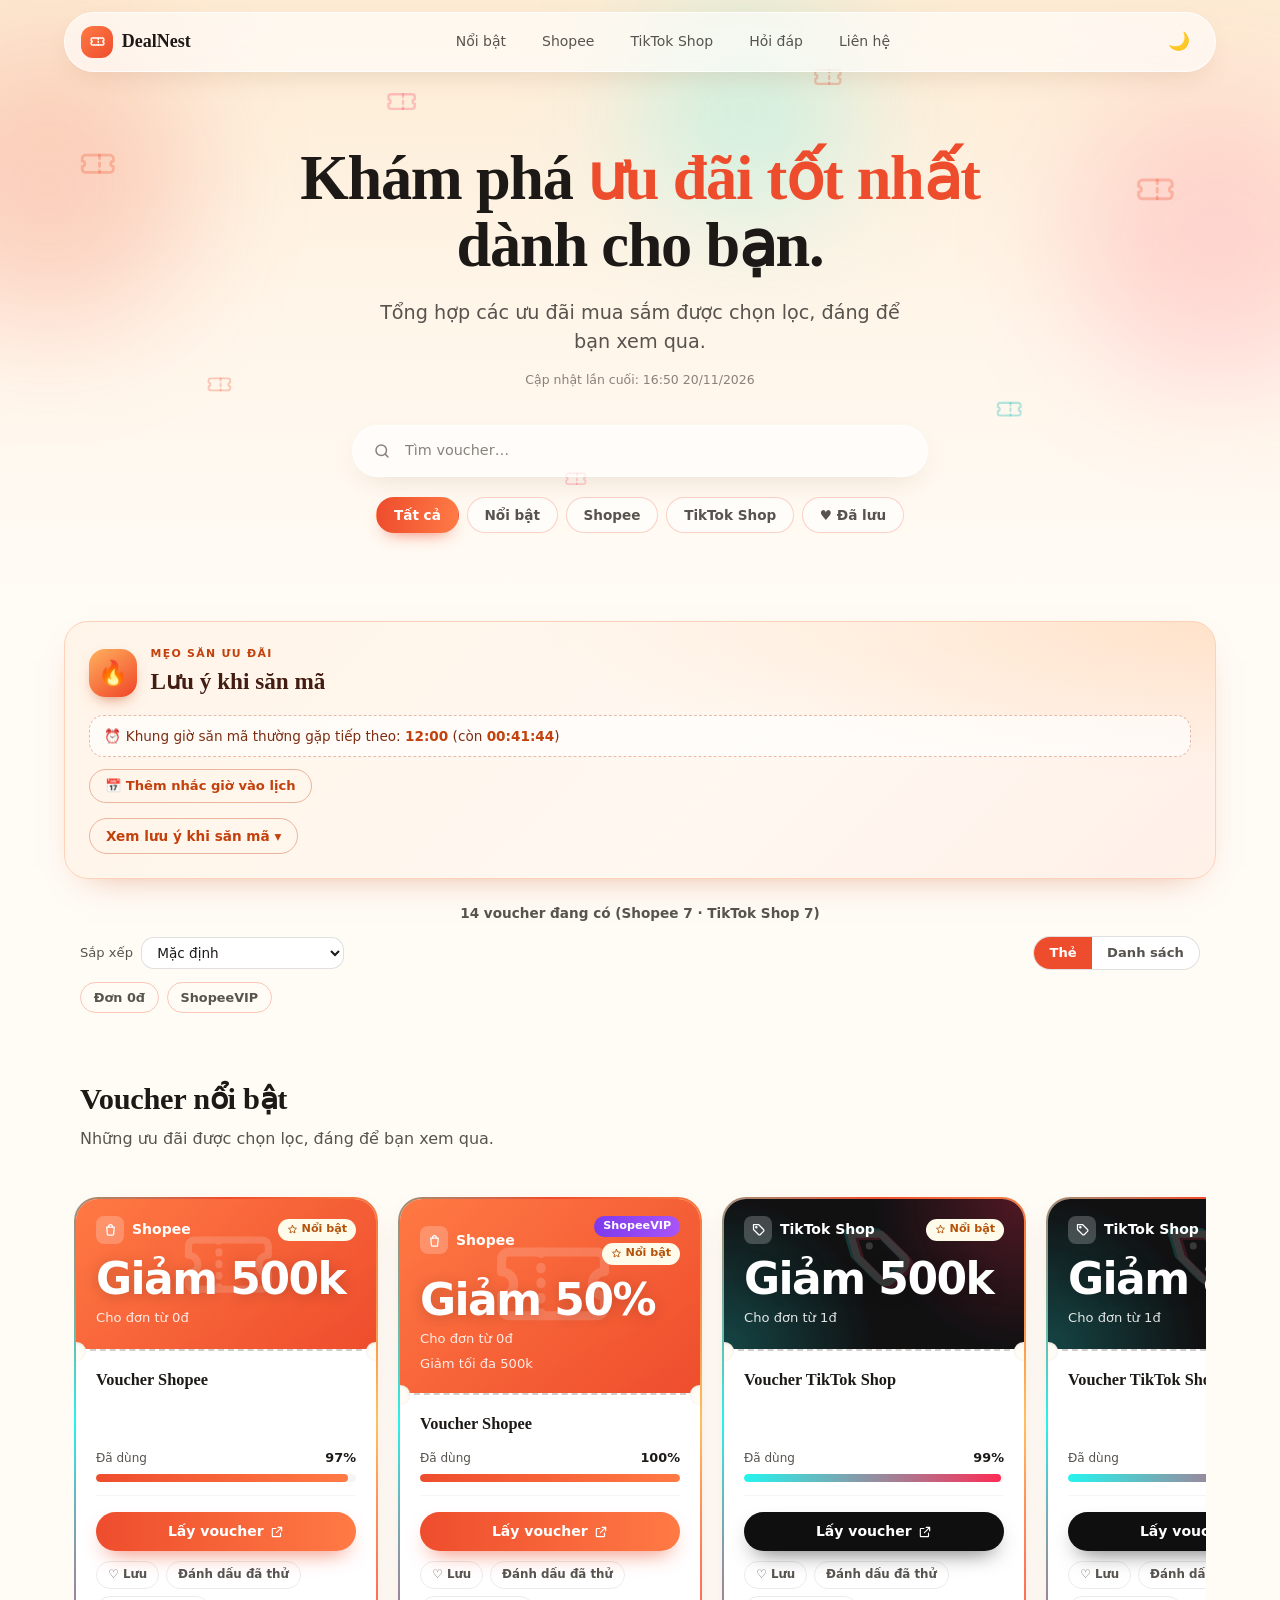
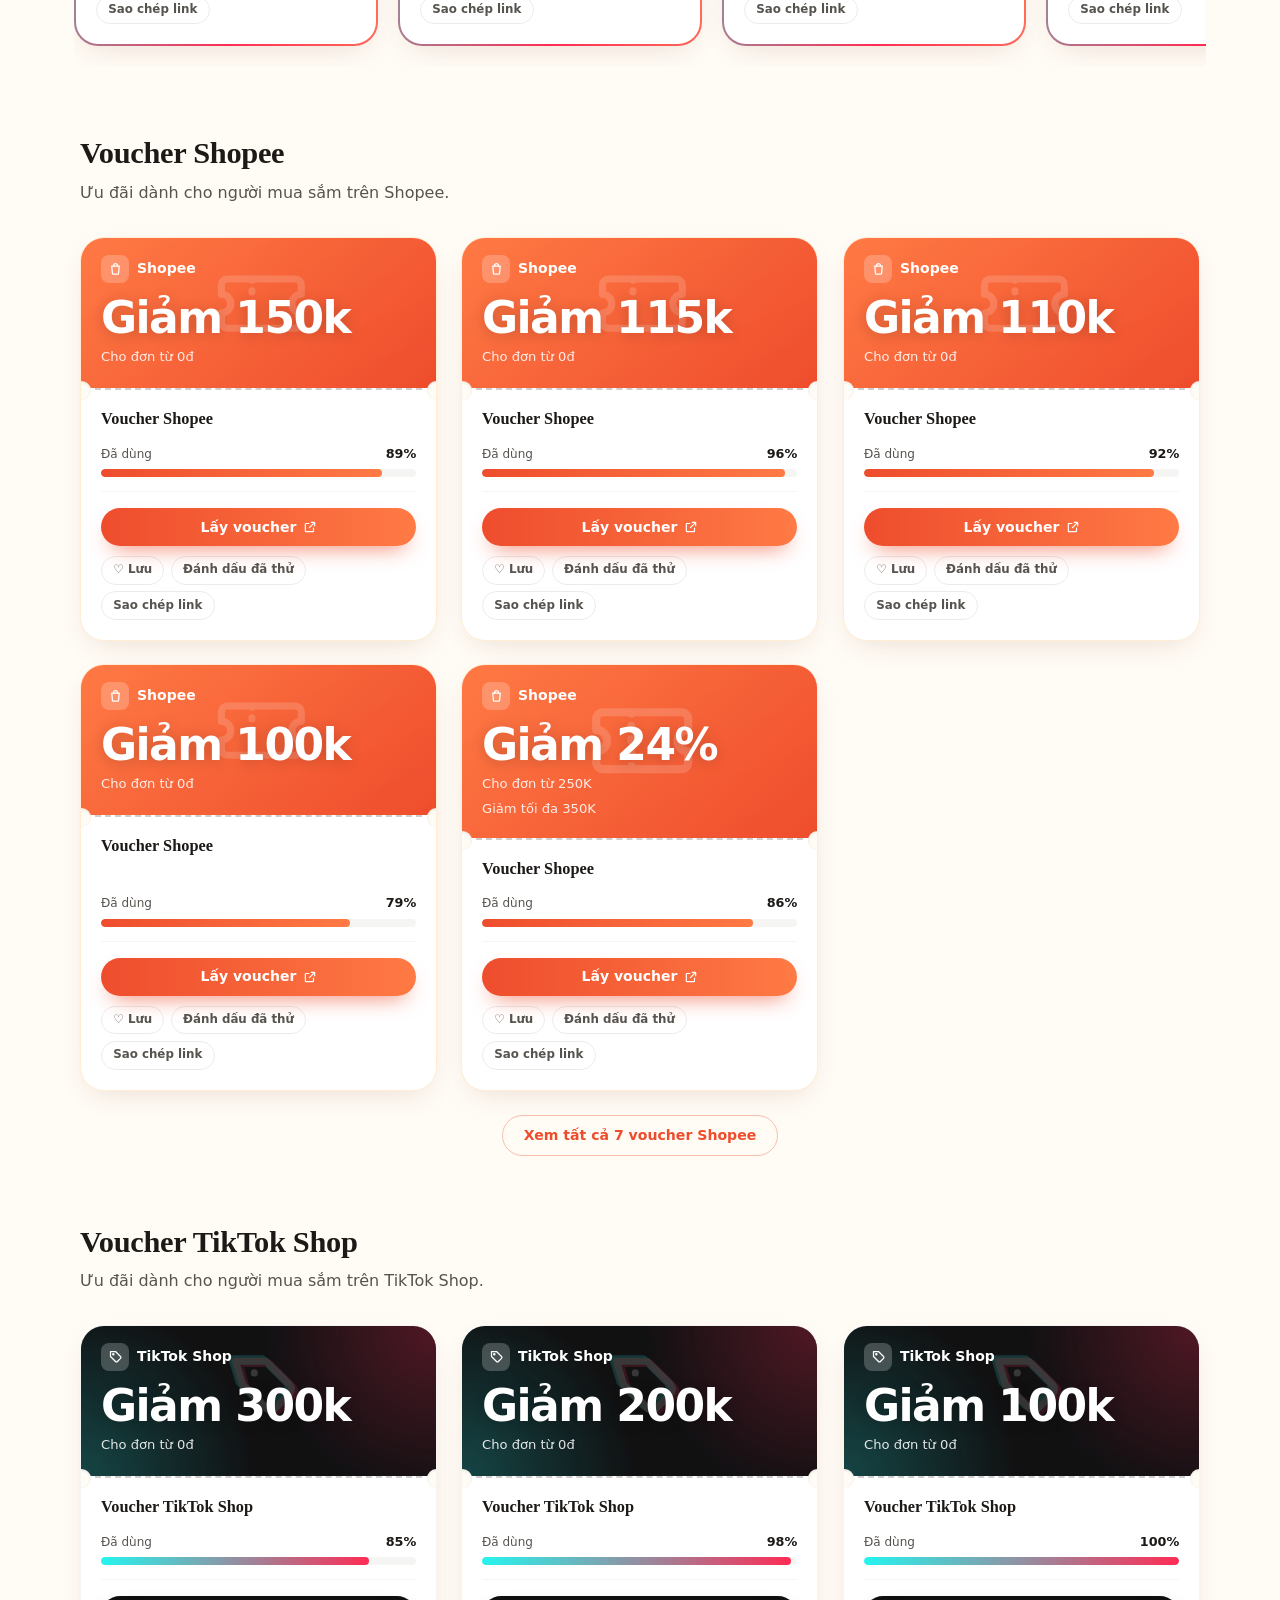
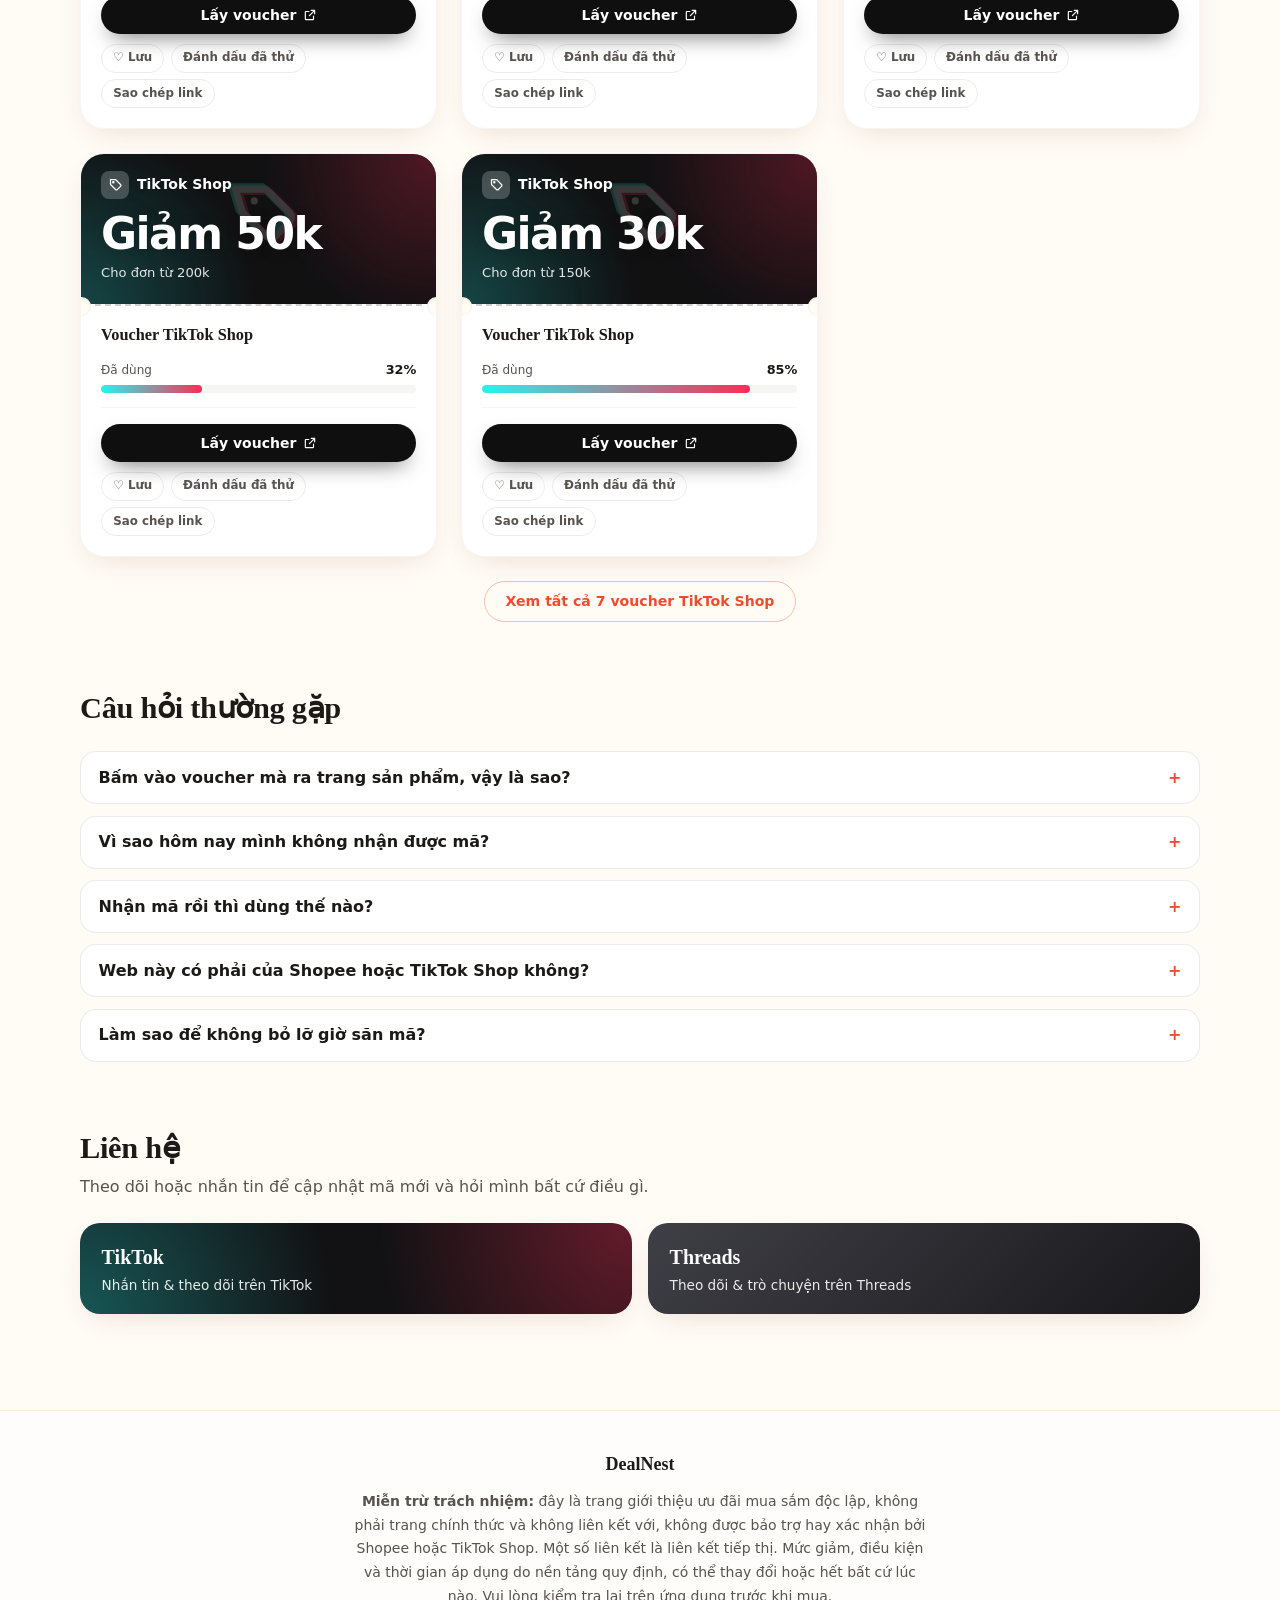
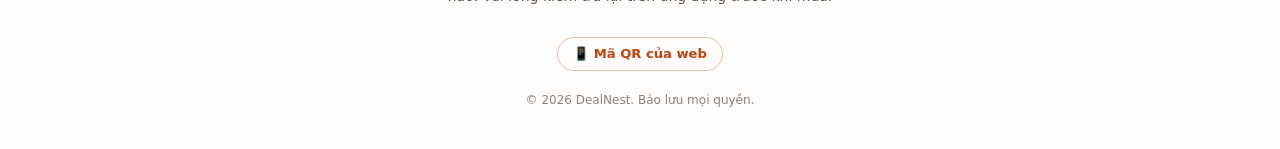
==== commit e008e2ef: "Add files via upload" ====
--- a/index.html
+++ b/index.html
@@ -90,6 +90,7 @@
           </div>
         </div>
         <p class="slot-bar" id="slotBar" hidden></p>
+        <p class="night-note" id="nightNote" hidden>Khung giờ cuối trong ngày (21h) đã qua. Hẹn bạn lúc 0h hoặc 9h sáng mai nhé.</p>
         <button type="button" class="ics-btn" id="icsBtn">📅 Thêm nhắc giờ vào lịch</button>
         <details class="tips-more">
           <summary>Xem lưu ý khi săn mã</summary>
@@ -117,6 +118,36 @@
 
       <p id="empty" class="empty wrap" hidden></p>
 
+      <section id="news" class="section wrap news" hidden>
+        <div class="reveal"><h2>Tin mới</h2></div>
+        <ul class="news-list" id="newsList"></ul>
+        <details class="news-more" id="newsMore" hidden><summary>Xem tin cũ hơn</summary><ul class="news-list" id="newsOld"></ul></details>
+      </section>
+
+      <div class="wrap viewbar" id="viewBar">
+        <p class="since-box" id="sinceBox" hidden>
+          <span id="sinceText"></span>
+          <button type="button" class="chip" id="sinceGo">Xem voucher mới</button>
+          <button type="button" class="since-x" id="sinceX" aria-label="Ẩn thông báo">×</button>
+        </p>
+        <p class="count-bar" id="countBar" aria-live="polite"></p>
+        <div class="viewbar-row">
+          <label class="sort"><span>Sắp xếp</span>
+            <select id="sortSel">
+              <option value="default">Mặc định</option>
+              <option value="new">Mới thêm</option>
+              <option value="discount">Giảm nhiều nhất</option>
+              <option value="minimum">Đơn tối thiểu thấp nhất</option>
+            </select>
+          </label>
+          <div class="view-toggle" role="group" aria-label="Kiểu hiển thị">
+            <button type="button" id="viewCards" class="vt on" aria-pressed="true">Thẻ</button>
+            <button type="button" id="viewList" class="vt" aria-pressed="false">Danh sách</button>
+          </div>
+        </div>
+        <div class="chips" id="chips" role="group" aria-label="Lọc nhanh"></div>
+      </div>
+
       <section id="featured" class="section wrap" hidden>
         <div class="reveal"><h2>Voucher nổi bật</h2><p class="muted">Những ưu đãi được chọn lọc, đáng để bạn xem qua.</p></div>
         <div class="grid" id="gridFeatured"></div>
@@ -157,14 +188,16 @@
       <div class="wrap">
         <p class="foot-brand" id="footName">DealNest</p>
         <p class="muted small">
-          Trang giới thiệu ưu đãi mua sắm độc lập, không liên kết với, không được bảo trợ hay xác nhận bởi Shopee
-          hoặc TikTok Shop. Một số liên kết là liên kết tiếp thị. Ưu đãi và điều kiện áp dụng do nền tảng quy định
-          và có thể thay đổi.
+          <b>Miễn trừ trách nhiệm:</b> đây là trang giới thiệu ưu đãi mua sắm độc lập, không phải trang chính thức và
+          không liên kết với, không được bảo trợ hay xác nhận bởi Shopee hoặc TikTok Shop. Một số liên kết là liên kết
+          tiếp thị. Mức giảm, điều kiện và thời gian áp dụng do nền tảng quy định, có thể thay đổi hoặc hết bất cứ lúc
+          nào. Vui lòng kiểm tra lại trên ứng dụng trước khi mua.
         </p>
         <p class="muted small" id="analyticsNote" hidden>
           Trang dùng GoatCounter để đếm lượt xem và lượt bấm một cách ẩn danh, không dùng cookie và không lưu thông tin cá nhân.
         </p>
         <p class="muted small" id="iosHint" hidden>Trên iPhone: bấm nút Chia sẻ rồi chọn “Thêm vào Màn hình chính” để cài web.</p>
+        <p><button type="button" class="ics-btn" id="qrBtn">📱 Mã QR của web</button></p>
         <p class="tiny" id="year"></p>
       </div>
     </footer>
@@ -173,11 +206,22 @@
       <span class="mc-icon" aria-hidden="true">⏰</span>
       <span class="mc-text"><b class="mc-time"></b><span class="mc-label"></span></span>
     </button>
+    <dialog id="qrDlg" class="qr-dlg" aria-labelledby="qrTitle">
+      <h2 id="qrTitle">Quét để mở web</h2>
+      <div id="qrBox" class="qr-box"></div>
+      <p class="muted small" id="qrUrl"></p>
+      <div class="qr-actions">
+        <button type="button" class="ics-btn" id="qrDl">Tải ảnh PNG</button>
+        <button type="button" class="ics-btn" id="qrCopy">Sao chép link</button>
+        <button type="button" class="ics-btn" id="qrClose">Đóng</button>
+      </div>
+    </dialog>
     <div class="toast" id="toast" role="status" aria-live="polite" hidden></div>
     <noscript><p style="text-align:center;padding:2rem">Trang này cần bật JavaScript để hiển thị voucher.</p></noscript>
     <script src="vouchers.js"></script>
     <script src="vouchers-data.js"></script>
     <script src="script.js"></script>
+    <script src="qr.js"></script>
     <script src="extras.js"></script>
   </body>
 </html>
--- a/extras.css
+++ b/extras.css
@@ -187,3 +187,62 @@
 .faq-item[open] summary::after { content: "−"; }
 .faq-item p { margin: .7rem 0 .1rem; color: var(--ink-soft); font-size: .92rem; line-height: 1.6; }
 [data-theme="dark"] .faq-item { background: #211b17; border-color: #34291f; }
+
+/* ---------- Thanh sắp xếp, chip lọc, đếm voucher, kiểu danh sách ---------- */
+.viewbar { margin-top: 1.5rem; display: grid; gap: .75rem; }
+.count-bar { margin: 0; font-size: .85rem; color: var(--ink-soft); font-weight: 600; text-align: center; }
+.viewbar-row { display: flex; flex-wrap: wrap; gap: .75rem; align-items: center; justify-content: space-between; }
+.sort { display: inline-flex; align-items: center; gap: .5rem; font-size: .82rem; color: var(--ink-soft); }
+.sort select { font: inherit; font-size: .85rem; padding: .4rem .7rem; border-radius: .8rem; border: 1px solid rgba(0,0,0,.12); background: #fff; color: var(--ink); }
+.view-toggle { display: inline-flex; border: 1px solid rgba(0,0,0,.12); border-radius: 999px; overflow: hidden; background: #fff; }
+.vt { border: 0; background: transparent; font: inherit; font-size: .82rem; font-weight: 600; padding: .4rem .95rem; cursor: pointer; color: var(--ink-soft); }
+.vt.on { background: var(--shopee); color: #fff; }
+.chips { display: flex; flex-wrap: wrap; gap: .5rem; }
+.chips[hidden] { display: none; }
+.chip { border: 1px solid rgba(238,77,45,.3); background: transparent; color: var(--ink-soft); font: inherit; font-size: .8rem; font-weight: 600; padding: .3rem .8rem; border-radius: 999px; cursor: pointer; }
+.chip.on { background: rgba(238,77,45,.12); color: var(--shopee); border-color: var(--shopee); }
+
+.compact .grid:not(#gridFeatured) { grid-template-columns: 1fr; gap: .75rem; }
+.compact .grid:not(#gridFeatured) .card { display: grid; grid-template-columns: 8.2rem 1fr; }
+.compact .grid:not(#gridFeatured) .stub { min-height: 0; padding: .8rem .9rem; justify-content: center; }
+.compact .grid:not(#gridFeatured) .stub .top { margin-bottom: .2rem; }
+.compact .grid:not(#gridFeatured) .stub .tags, .compact .grid:not(#gridFeatured) .stub-img, .compact .grid:not(#gridFeatured) .perf { display: none; }
+.compact .grid:not(#gridFeatured) .stub .discount { font-size: 1.45rem; }
+.compact .grid:not(#gridFeatured) .stub .min { font-size: .72rem; }
+.compact .grid:not(#gridFeatured) .body { padding: .8rem 1rem; gap: .6rem; }
+.compact .grid:not(#gridFeatured) .card.hot .stub { border-radius: 0; }
+
+.card.tried { opacity: .5; filter: saturate(.55); transition: opacity .2s; }
+.card.tried:hover, .card.tried:focus-within { opacity: .9; }
+.tool.tried-btn[aria-pressed="true"] { color: var(--ink-mute); }
+
+/* ---------- Tin mới, nhắc cuối ngày, bảo trì ---------- */
+.news-list { list-style: none; margin: 1rem 0 0; padding: 0; display: grid; gap: .55rem; }
+.news-list li { display: flex; gap: .8rem; align-items: baseline; padding: .65rem .95rem; border-radius: .9rem; background: rgba(255,255,255,.7); border: 1px solid rgba(0,0,0,.07); font-size: .92rem; }
+.news-list time { flex: none; font-size: .75rem; font-weight: 700; color: var(--shopee); font-variant-numeric: tabular-nums; }
+.news-more { margin-top: .75rem; }
+.news-more summary { cursor: pointer; font-size: .85rem; font-weight: 650; color: var(--ink-soft); }
+.night-note { margin: .75rem 0 0; font-size: .85rem; color: #7c2d12; }
+.maint .nav-wrap, .maint main, .maint .footer, .maint .mini-clock, .maint .toast { display: none !important; }
+.maint-box { min-height: 100vh; display: grid; place-content: center; justify-items: center; gap: .8rem; padding: 2rem 1.25rem; text-align: center; }
+.maint-box h1 { font-family: var(--serif); margin: 0; }
+.maint-box p { margin: 0; max-width: 28rem; color: var(--ink-soft); }
+[data-theme="dark"] .sort select, [data-theme="dark"] .view-toggle { background: #211b17; border-color: #34291f; color: var(--ink); }
+[data-theme="dark"] .vt { color: var(--ink-soft); }
+[data-theme="dark"] .vt.on { color: #fff; }
+[data-theme="dark"] .chip { color: var(--ink-soft); border-color: rgba(255,150,100,.35); }
+[data-theme="dark"] .chip.on { color: #ff9a6e; border-color: #ff9a6e; background: rgba(255,150,100,.12); }
+[data-theme="dark"] .news-list li { background: rgba(255,255,255,.05); border-color: #34291f; }
+[data-theme="dark"] .night-note { color: #f1d9cb; }
+
+/* ---------- Mã QR, thông báo "có gì mới" ---------- */
+.qr-dlg { border: 0; border-radius: 1.25rem; padding: 1.5rem; max-width: min(92vw, 24rem); background: var(--cream); color: var(--ink); box-shadow: var(--shadow-lift); text-align: center; }
+.qr-dlg::backdrop { background: rgba(0,0,0,.5); }
+.qr-dlg h2 { margin: 0 0 .75rem; font-family: var(--serif); }
+.qr-box { background: #fff; border-radius: .9rem; padding: .5rem; }
+.qr-box svg { width: 100%; height: auto; display: block; }
+.qr-actions { display: flex; flex-wrap: wrap; gap: .5rem; justify-content: center; margin-top: .75rem; }
+.since-box { display: flex; flex-wrap: wrap; align-items: center; gap: .6rem; margin: 0; padding: .6rem .9rem; border-radius: .9rem; background: rgba(34,197,94,.12); border: 1px solid rgba(34,197,94,.35); font-size: .88rem; }
+.since-box[hidden] { display: none; }
+.since-x { margin-left: auto; border: 0; background: transparent; font-size: 1.2rem; line-height: 1; cursor: pointer; color: var(--ink-mute); }
+[data-theme="dark"] .qr-dlg { background: #211b17; }
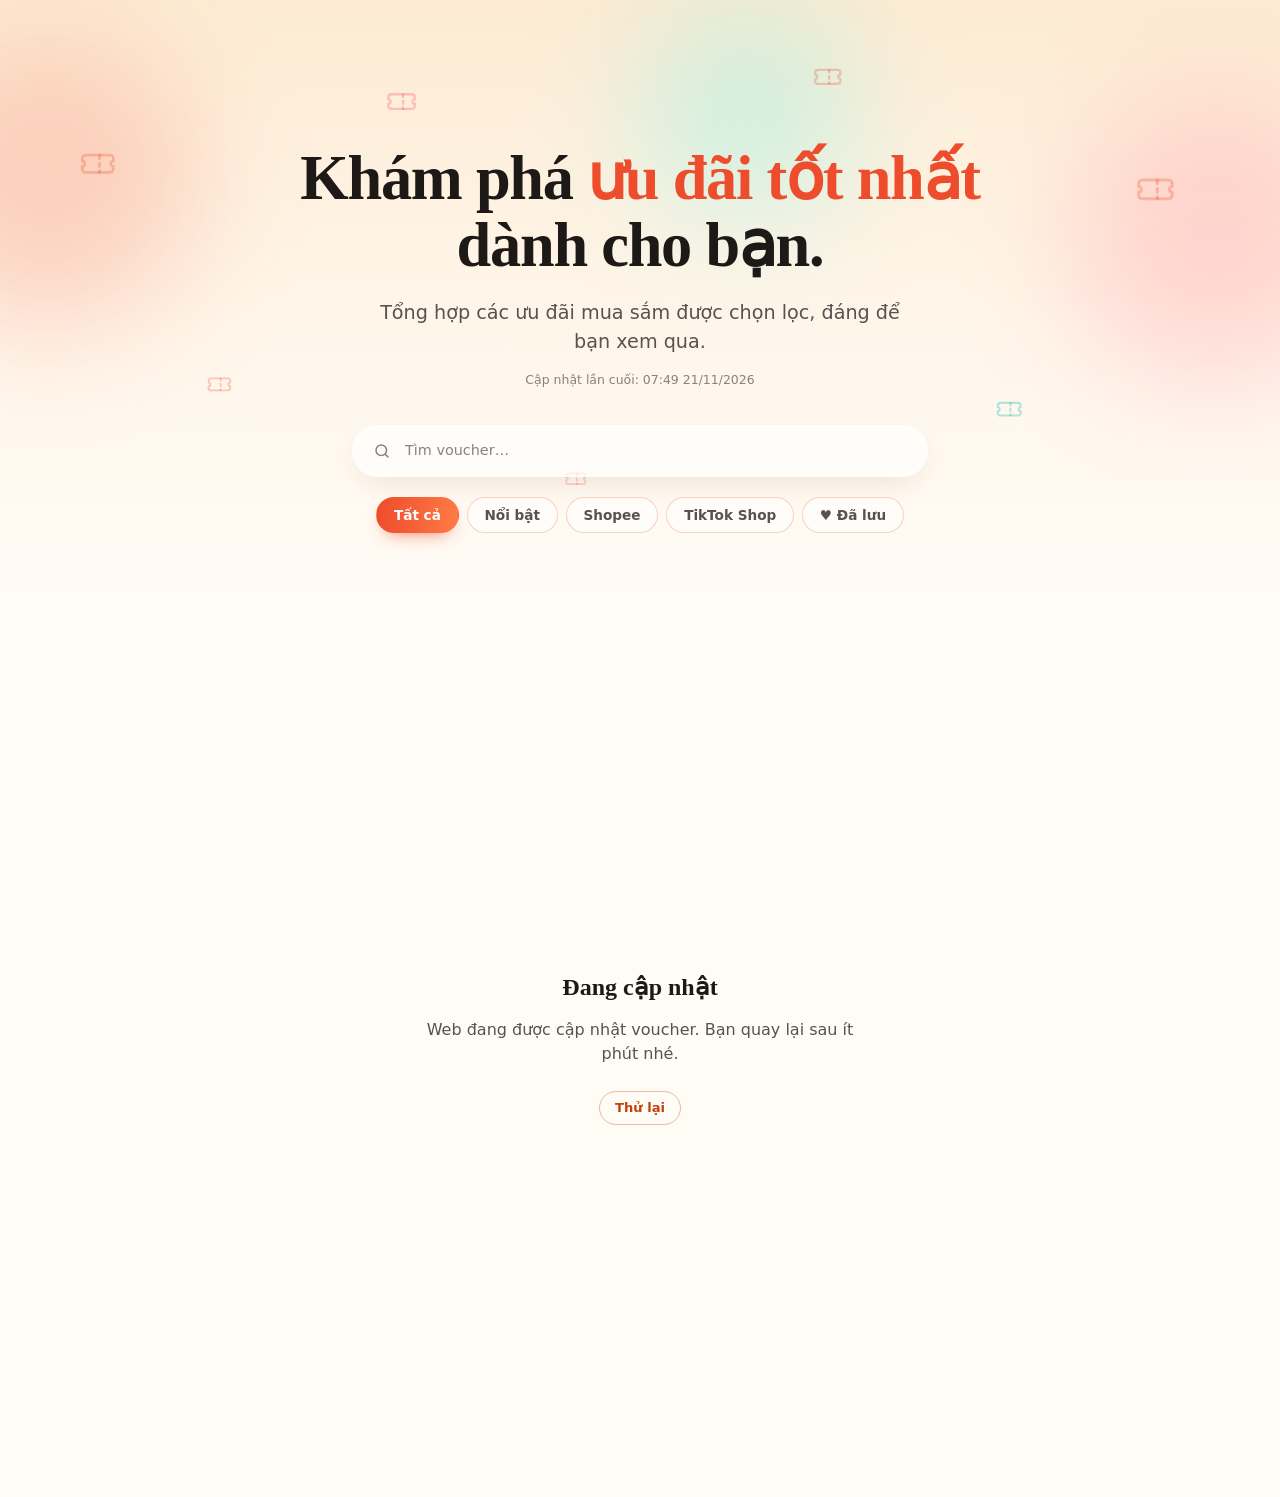
==== commit 8ffdce47: "Add files via upload" ====
--- a/index.html
+++ b/index.html
@@ -15,11 +15,11 @@
       property="og:description"
       content="Tổng hợp ưu đãi mua sắm được chọn lọc, đáng để bạn xem qua."
     />
-    <meta property="og:image" content="https://TEN-BAN.github.io/TEN-KHO/images/og.png" />
+    <meta property="og:image" content="https://voucher-sieu-tot.github.io/voucher-sieu-ngon/images/og.png" />
     <meta property="og:image:width" content="1200" />
     <meta property="og:image:height" content="630" />
     <meta name="twitter:card" content="summary_large_image" />
-    <meta name="twitter:image" content="https://TEN-BAN.github.io/TEN-KHO/images/og.png" />
+    <meta name="twitter:image" content="https://voucher-sieu-tot.github.io/voucher-sieu-ngon/images/og.png" />
     <link rel="icon" type="image/svg+xml" href="favicon.svg" />
     <link rel="manifest" href="manifest.webmanifest" />
     <link rel="apple-touch-icon" href="images/icon-180.png" />
@@ -209,7 +209,9 @@
     <dialog id="qrDlg" class="qr-dlg" aria-labelledby="qrTitle">
       <h2 id="qrTitle">Quét để mở web</h2>
       <div id="qrBox" class="qr-box"></div>
-      <p class="muted small" id="qrUrl"></p>
+      <p class="qr-cap" id="qrCap" hidden></p>
+      <div class="qr-brand"><img src="images/icon-192.png" width="36" height="36" alt="" /><b id="qrBrandName">DealNest</b></div>
+      <p class="muted small qr-url" id="qrUrl"></p>
       <div class="qr-actions">
         <button type="button" class="ics-btn" id="qrDl">Tải ảnh PNG</button>
         <button type="button" class="ics-btn" id="qrCopy">Sao chép link</button>
--- a/extras.css
+++ b/extras.css
@@ -246,3 +246,11 @@
 .since-box[hidden] { display: none; }
 .since-x { margin-left: auto; border: 0; background: transparent; font-size: 1.2rem; line-height: 1; cursor: pointer; color: var(--ink-mute); }
 [data-theme="dark"] .qr-dlg { background: #211b17; }
+
+.exp.soon { color: #dc2626; font-weight: 700; }
+[data-theme="dark"] .exp.soon { color: #fca5a5; }
+.tool:disabled { opacity: .6; cursor: progress; }
+.qr-brand { display: flex; align-items: center; justify-content: center; gap: .5rem; margin-top: .6rem; font-size: 1.2rem; color: var(--shopee); }
+.qr-brand img { border-radius: 9px; display: block; }
+.qr-cap { margin: .6rem 0 0; font-weight: 700; font-size: .95rem; }
+.qr-url { word-break: break-all; max-height: 4.5em; overflow: auto; }
